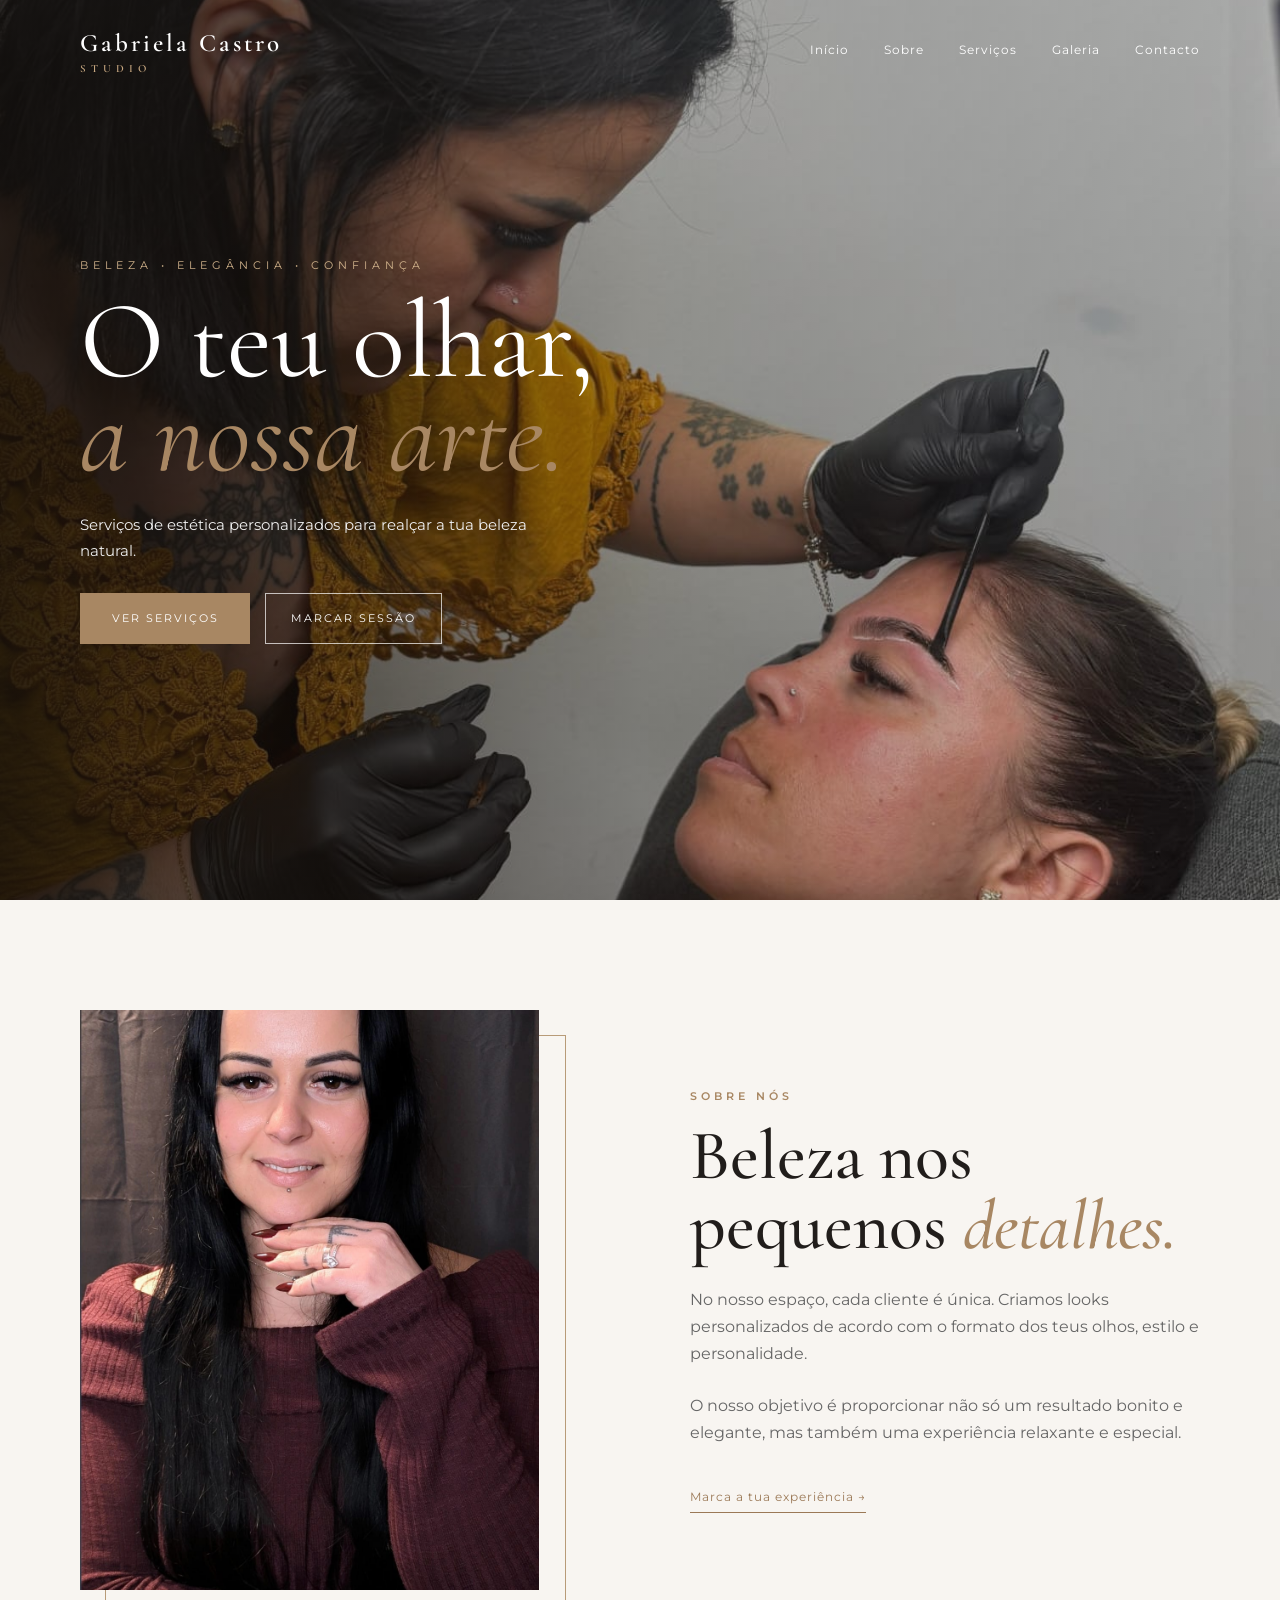
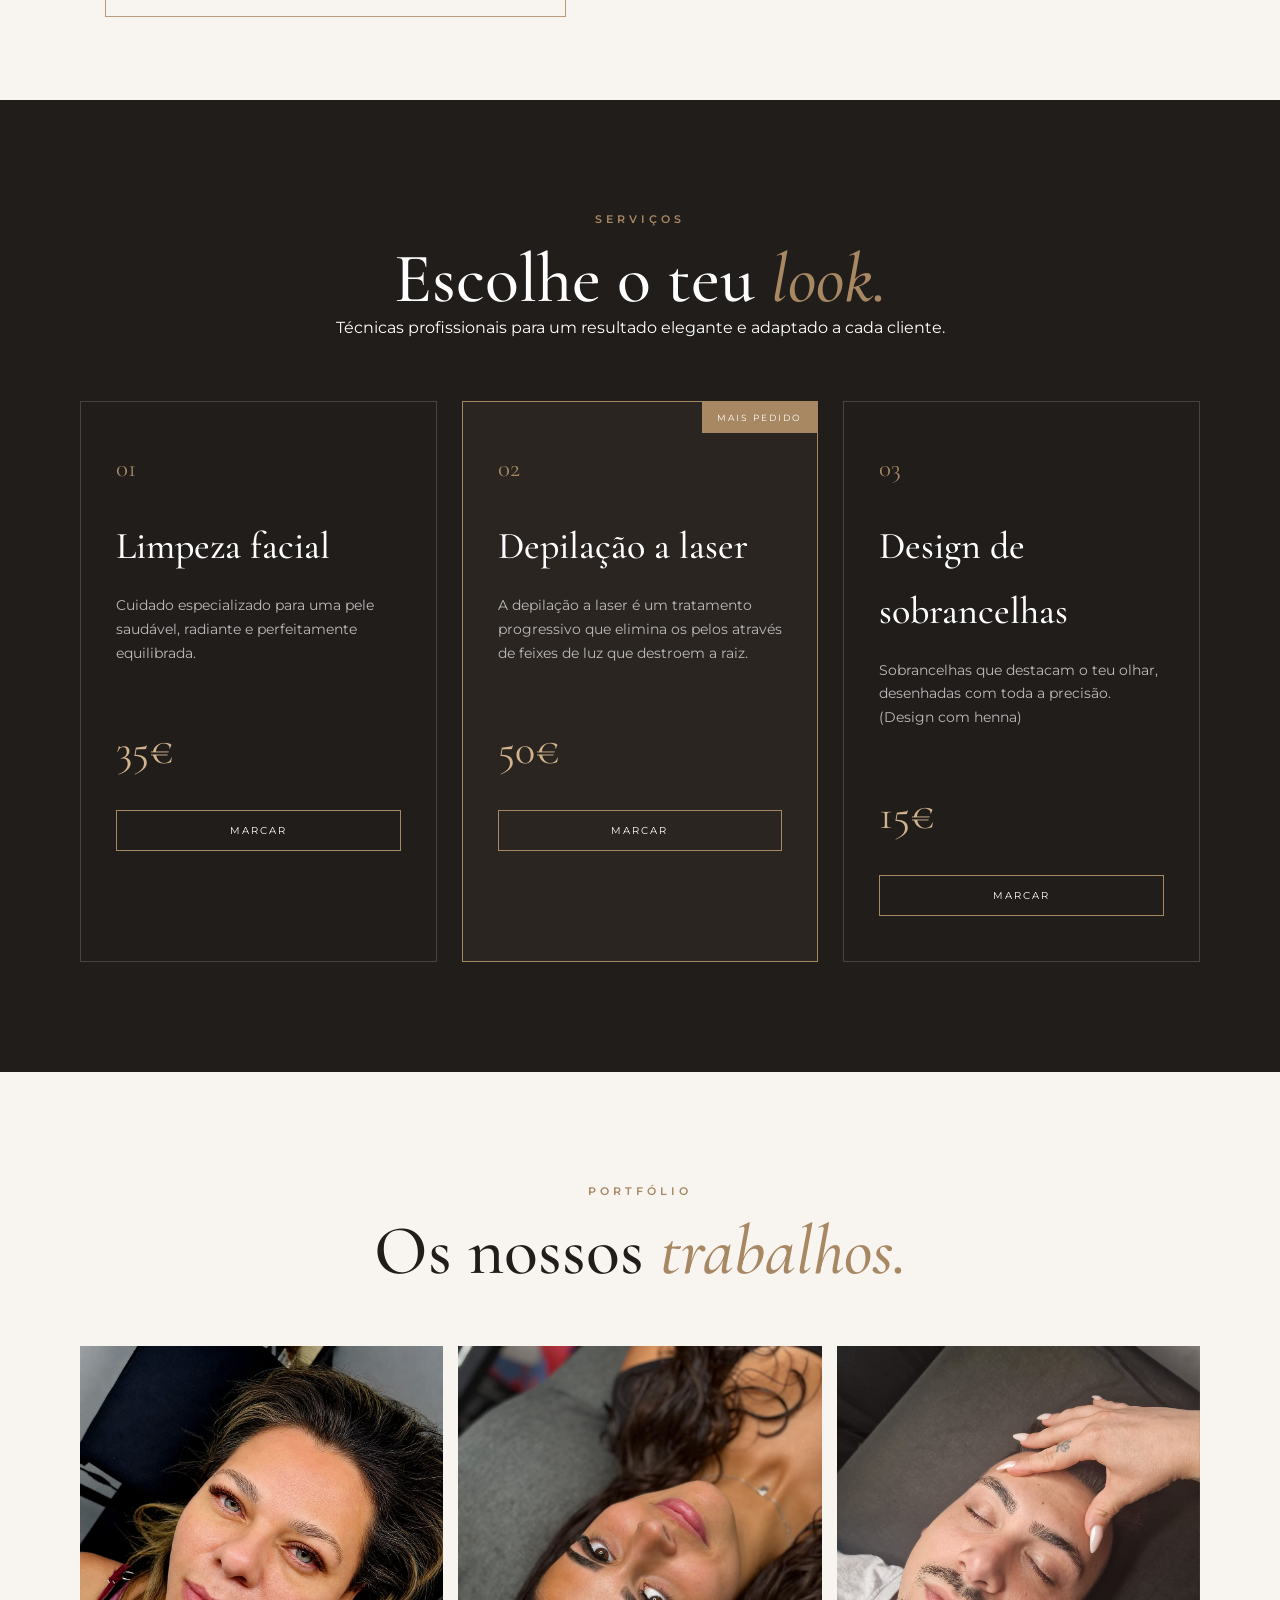
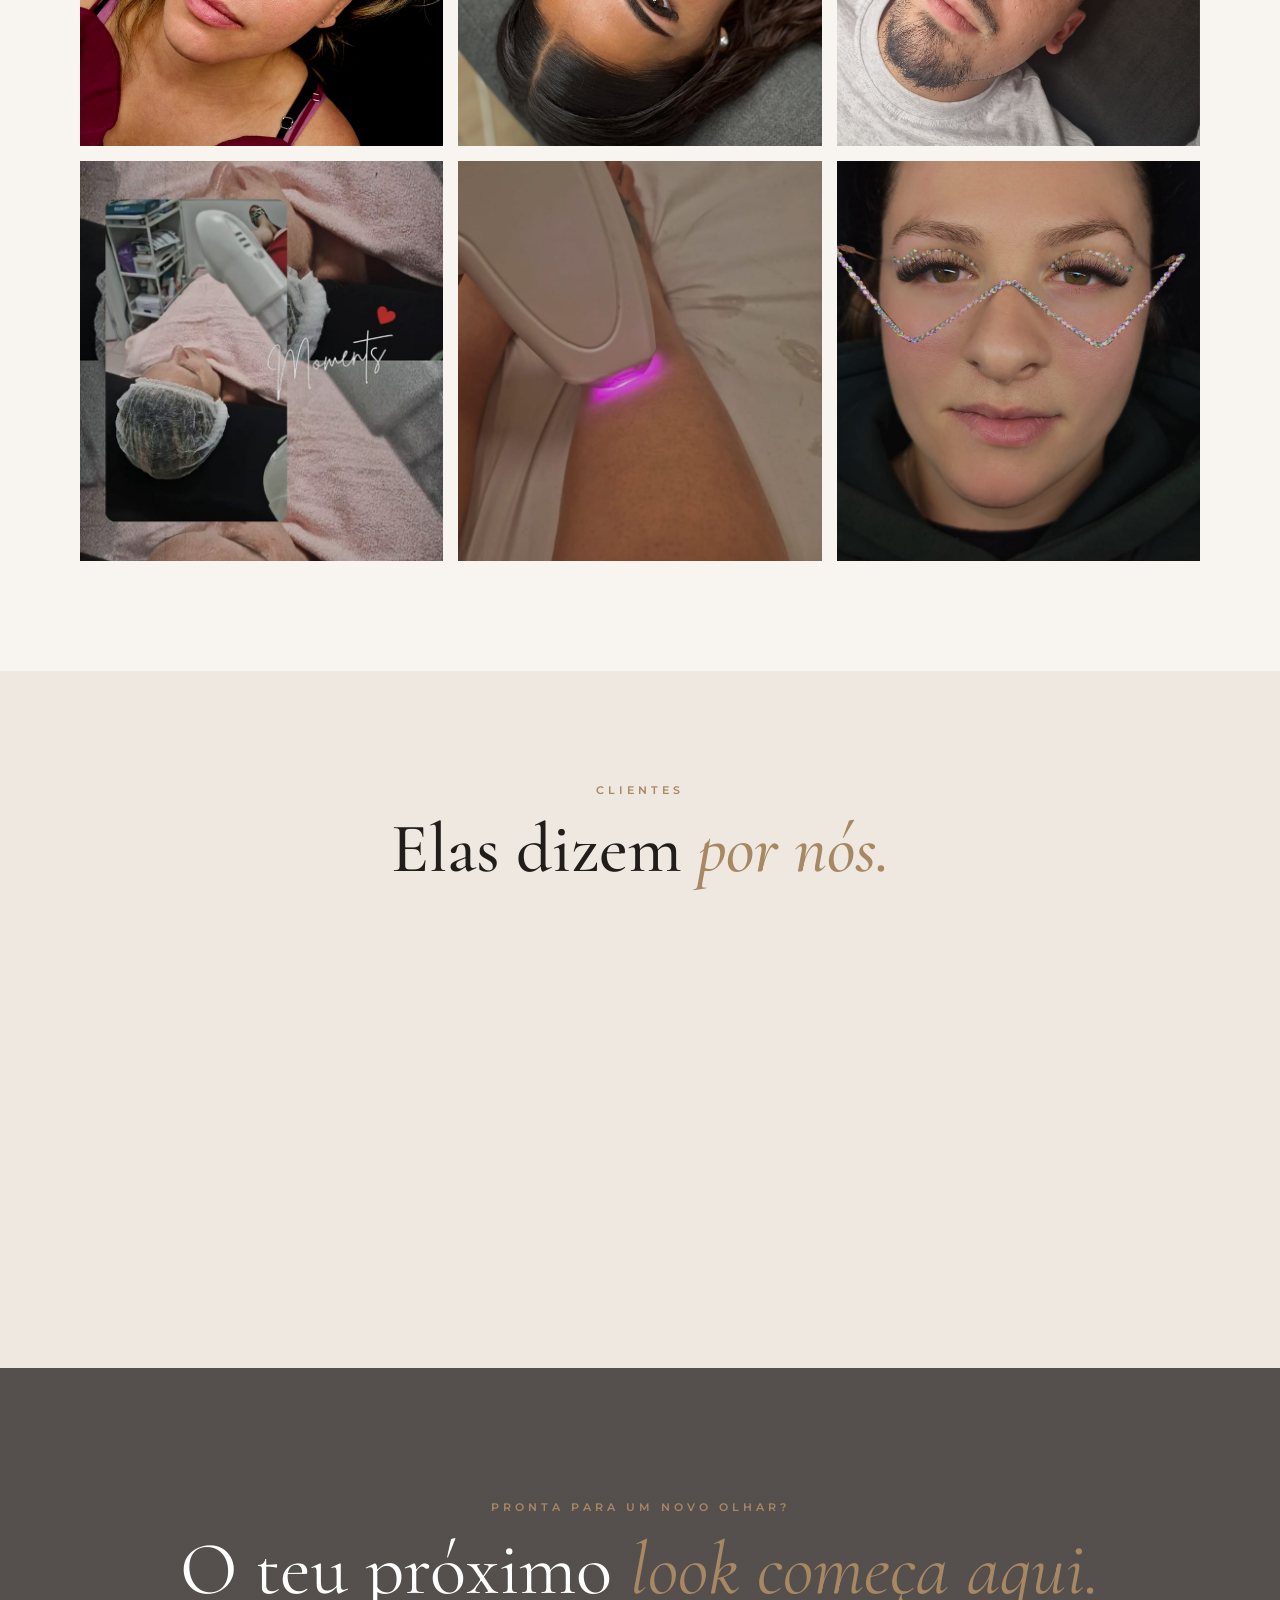
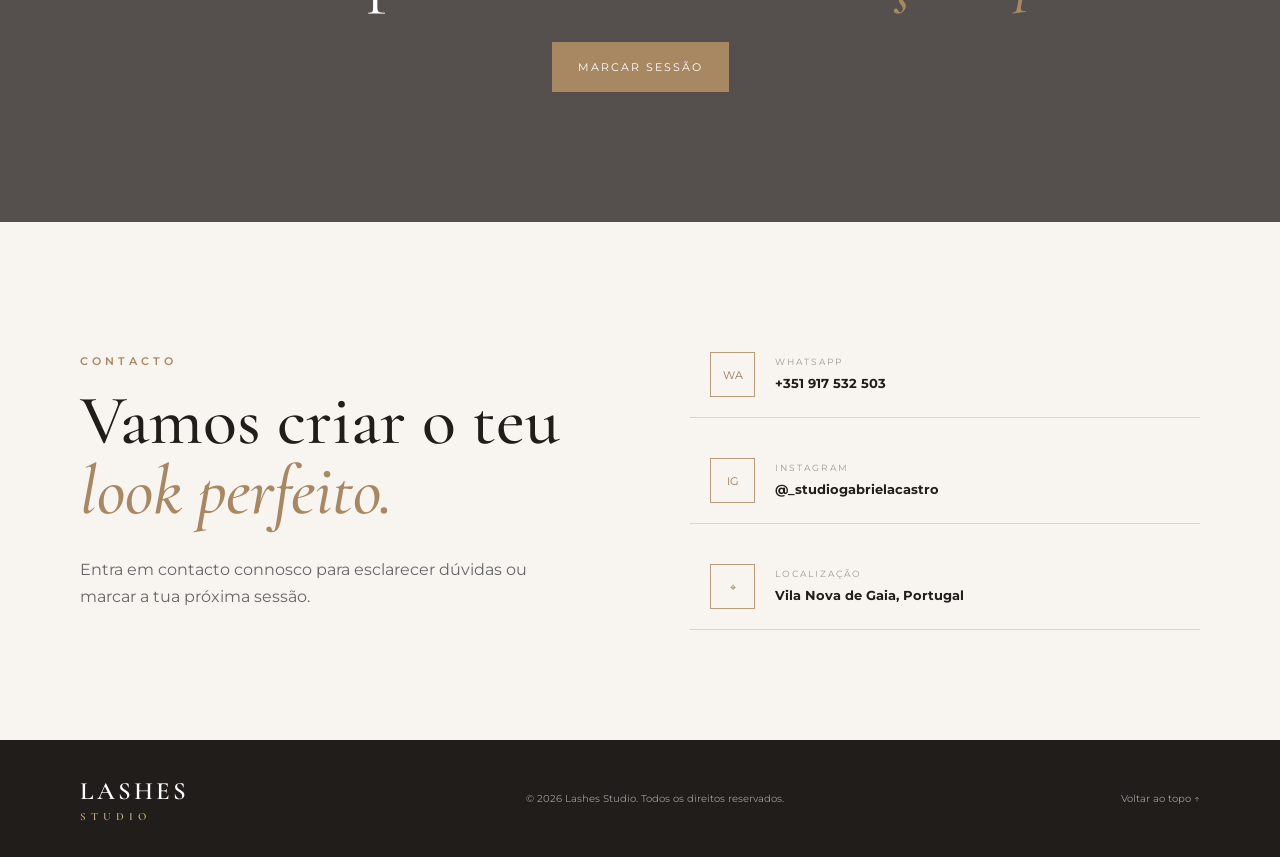
==== index.html @ 94eef468 "initial commit" ====
<!DOCTYPE html>
<html lang="pt-PT">
<head>
    <meta charset="UTF-8">
    <meta name="viewport" content="width=device-width, initial-scale=1.0">

    <title>Studio Gabriela Castro | Estúdio de estética</title>

    <meta name="description"
        content="Studio Gabriela Castro - Estúdio de estética com elegância, cuidado e resultados personalizados. Marca já a tua sessão.">

    <link rel="preconnect" href="https://fonts.googleapis.com">
    <link rel="preconnect" href="https://fonts.gstatic.com" crossorigin>

    <link href="https://fonts.googleapis.com/css2?family=Cormorant+Garamond:wght@400;500;600;700&family=Montserrat:wght@300;400;500;600&display=swap"
        rel="stylesheet">

    <link rel="stylesheet" href="style.css">
</head>

<body>

    <!-- HEADER -->
    <header class="header" id="header">
        <div class="container nav-container">

            <a href="#inicio" class="logo">
                Gabriela Castro<span>STUDIO</span>
            </a>

            <button class="menu-toggle" id="menuToggle" aria-label="Abrir menu">
                <span></span>
                <span></span>
                <span></span>
            </button>

            <nav class="nav" id="nav">
                <a href="#inicio">Início</a>
                <a href="#sobre">Sobre</a>
                <a href="#servicos">Serviços</a>
                <a href="#galeria">Galeria</a>
                <a href="#contacto">Contacto</a>
            </nav>

        </div>
    </header>

    <!-- HERO -->
    <main>

        <section class="hero" id="inicio">

            <div class="hero-overlay"></div>

            <div class="container hero-content">

                <p class="hero-small">BELEZA • ELEGÂNCIA • CONFIANÇA</p>

                <h1>
                    O teu olhar,<br>
                    <span>a nossa arte.</span>
                </h1>

                <p class="hero-text">
                    Serviços de estética personalizados para realçar
                    a tua beleza natural.
                </p>

                <div class="hero-buttons">
                    <a href="#servicos" class="btn btn-primary">
                        Ver serviços
                    </a>

                    <a href="#contacto" class="btn btn-outline">
                        Marcar sessão
                    </a>
                </div>

            </div>

        </section>

        <!-- SOBRE -->
        <section class="about section" id="sobre">

            <div class="container about-grid">

                <div class="about-image">
                    <div class="image-frame">
                        <img src="images/profile.jpg" alt="Extensão de pestanas, fios tecnológicos">
                    </div>
                </div>

                <div class="about-content">

                    <p class="section-label">SOBRE NÓS</p>

                    <h2>
                        Beleza nos pequenos
                        <span>detalhes.</span>
                    </h2>

                    <p>
                        No nosso espaço, cada cliente é única. Criamos
                        looks personalizados de acordo com o formato
                        dos teus olhos, estilo e personalidade.
                    </p>

                    <p>
                        O nosso objetivo é proporcionar não só um resultado
                        bonito e elegante, mas também uma experiência
                        relaxante e especial.
                    </p>

                    <a href="#contacto" class="text-link">
                        Marca a tua experiência →
                    </a>

                </div>

            </div>

        </section>

        <!-- SERVIÇOS -->
        <section class="services section" id="servicos">

            <div class="container">

                <div class="section-heading">
                    <p class="section-label">SERVIÇOS</p>

                    <h2>
                        Escolhe o teu
                        <span>look.</span>
                    </h2>

                    <p>
                        Técnicas profissionais para um resultado elegante
                        e adaptado a cada cliente.
                    </p>
                </div>

                <div class="services-grid">

                    <article class="service-card">

                        <div class="service-number">01</div>

                        <h3>Limpeza facial</h3>

                        <p>
                            Cuidado especializado para uma pele saudável, radiante e perfeitamente equilibrada.
                        </p>

                        <div class="price">
                            35€
                        </div>

                        <button class="service-btn"
                            onclick="openBooking('Limpeza facial')">
                            Marcar
                        </button>

                    </article>

                    <article class="service-card featured">

                        <div class="popular">
                            MAIS PEDIDO
                        </div>

                        <div class="service-number">02</div>

                        <h3>Depilação a laser</h3>

                        <p>
                            A depilação a laser é um tratamento progressivo que elimina os pelos através de feixes de luz que destroem a raiz.
                        </p>

                        <div class="price">
                            50€
                        </div>

                        <button class="service-btn"
                            onclick="openBooking('Depilação a laser')">
                            Marcar
                        </button>

                    </article>

                    <article class="service-card">

                        <div class="service-number">03</div>

                        <h3>Design de sobrancelhas</h3>

                        <p>
                            Sobrancelhas que destacam o teu olhar, desenhadas com toda a precisão.
                            (Design com henna)
                        </p>

                        <div class="price">
                            15€
                        </div>

                        <button class="service-btn"
                            onclick="openBooking('Design de sobrancelhas')">
                            Marcar
                        </button>

                    </article>

                </div>

            </div>

        </section>

        <!-- GALERIA -->
        <section class="gallery section" id="galeria">

            <div class="container">

                <div class="section-heading">
                    <p class="section-label">PORTFÓLIO</p>

                    <h2>
                        Os nossos
                        <span>trabalhos.</span>
                    </h2>
                </div>

                <div class="gallery-grid">

                    <div class="gallery-item">
                        <img src="images/lash1.jpg" alt="Trabalho de lashes">
                    </div>

                    <div class="gallery-item">
                        <img src="images/lash2.jpg" alt="Extensão de pestanas">
                    </div>

                    <div class="gallery-item">
                        <img src="images/Sobrancelhas.jpg" alt="Volume de pestanas">
                    </div>

                    <div class="gallery-item">
                        <img src="images/Limpeza facial.jpg" alt="Lashes profissionais">
                    </div>

                    <div class="gallery-item">
                        <img src="images/Laser.jpg" alt="Resultado de lashes">
                    </div>

                    <div class="gallery-item">
                        <img src="images/Lash4.jpg" alt="Pestanas perfeitas">
                    </div>

                </div>

            </div>

        </section>

        <!-- TESTEMUNHOS -->
        <section class="testimonials section">

            <div class="container">

                <div class="section-heading">
                    <p class="section-label">CLIENTES</p>

                    <h2>
                        Elas dizem
                        <span>por nós.</span>
                    </h2>
                </div>

                <div class="testimonial-grid">

                    <article class="testimonial">
                        <div class="stars">★★★★★</div>

                        <p>
                            “Sem dúvida a melhor das melhores, nasceste para isto. Já fiz laser e logo na primeira sessão notei diferença ”
                        </p>

                        <strong>— Carla @instagram</strong>
                    </article>

                    <article class="testimonial">
                        <div class="stars">★★★★★</div>

                        <p>
                            “Amei minhas sobrancelhas! Feitas com cuidado e dedicação”
                        </p>

                        <strong>— Mikaela @instagram</strong>
                    </article>

                    <article class="testimonial">
                        <div class="stars">★★★★★</div>

                        <p>
                            “Simplesmente única, para além de ser muito boa no que faz, o profissionalismo, o atendimento, é perfeitooo”
                        </p>

                        <strong>— Tatiana @instagram</strong>
                    </article>

                </div>

            </div>

        </section>

        <!-- CTA -->
        <section class="cta">

            <div class="container cta-content">

                <p class="section-label">PRONTA PARA UM NOVO OLHAR?</p>

                <h2>
                    O teu próximo
                    <span>look começa aqui.</span>
                </h2>

                <a href="#" class="btn btn-primary"
                    onclick="openBooking('Marcação geral')">
                    Marcar sessão
                </a>

            </div>

        </section>

        <!-- CONTACTO -->
        <section class="contact section" id="contacto">

            <div class="container contact-grid">

                <div>

                    <p class="section-label">CONTACTO</p>

                    <h2>
                        Vamos criar o teu
                        <span>look perfeito.</span>
                    </h2>

                    <p class="contact-description">
                        Entra em contacto connosco para esclarecer
                        dúvidas ou marcar a tua próxima sessão.
                    </p>

                </div>

                <div class="contact-info">

                    <a href="https://wa.me/351917532503"
                        class="contact-item"
                        target="_blank">

                        <div class="contact-icon">WA</div>

                        <div>
                            <small>WHATSAPP</small>
                            <strong>+351 917 532 503</strong>
                        </div>

                    </a>

                    <a href="https://instagram.com/_studiogabrielacastro"
                        class="contact-item"
                        target="_blank">

                        <div class="contact-icon">IG</div>

                        <div>
                            <small>INSTAGRAM</small>
                            <strong>@_studiogabrielacastro</strong>
                        </div>

                    </a>

                    <div class="contact-item">

                        <div class="contact-icon">⌖</div>

                        <div>
                            <small>LOCALIZAÇÃO</small>
                            <strong>Vila Nova de Gaia, Portugal</strong>
                        </div>

                    </div>

                </div>

            </div>

        </section>

    </main>

    <!-- FOOTER -->
    <footer>

        <div class="container footer-content">

            <div class="logo">
                LASHES<span>STUDIO</span>
            </div>

            <p>
                © 2026 Lashes Studio. Todos os direitos reservados.
            </p>

            <a href="#inicio">
                Voltar ao topo ↑
            </a>

        </div>

    </footer>

    <!-- MODAL DE MARCAÇÃO -->
    <div class="modal" id="bookingModal">

        <div class="modal-content">

            <button class="modal-close" onclick="closeBooking()">
                ×
            </button>

            <p class="section-label">MARCAÇÃO</p>

            <h2>
                Marca a tua
                <span>sessão.</span>
            </h2>

            <p id="selectedService">
                Escolhe o teu serviço.
            </p>

            <form id="bookingForm">

                <input
                    type="text"
                    id="clientName"
                    placeholder="O teu nome"
                    required
                >

                <input
                    type="tel"
                    id="clientPhone"
                    placeholder="O teu número"
                    required
                >

                <input
                    type="date"
                    id="bookingDate"
                    required
                >

                <textarea
                    id="clientMessage"
                    placeholder="Mensagem (opcional)"
                    rows="4">
                </textarea>

                <button type="submit" class="btn btn-primary">
                    Enviar pelo WhatsApp
                </button>

            </form>

        </div>

    </div>

    <script src="script.js"></script>

</body>
</html>
---- style.css ----
/* =========================
   RESET
========================= */

* {
    margin: 0;
    padding: 0;
    box-sizing: border-box;
}

html {
    scroll-behavior: smooth;
}

body {
    font-family: "Montserrat", sans-serif;
    background: #f8f5f1;
    color: #211d1b;
    line-height: 1.7;
}

img {
    width: 100%;
    display: block;
}

a {
    color: inherit;
    text-decoration: none;
}

button,
input,
textarea {
    font-family: inherit;
}

/* =========================
   GLOBAL
========================= */

.container {
    width: min(1120px, 90%);
    margin: auto;
}

.section {
    padding: 110px 0;
}

.section-label {
    color: #a88763;
    font-size: 11px;
    font-weight: 600;
    letter-spacing: 4px;
    margin-bottom: 15px;
}

.section-heading {
    max-width: 650px;
    margin: 0 auto 60px;
    text-align: center;
}

.section-heading h2,
.about-content h2,
.contact h2 {
    font-family: "Cormorant Garamond", serif;
    font-size: clamp(42px, 6vw, 70px);
    font-weight: 500;
    line-height: 1;
}

h2 span,
h1 span {
    color: #a88763;
    font-style: italic;
}

/* =========================
   HEADER
========================= */

.header {
    position: fixed;
    width: 100%;
    top: 0;
    left: 0;
    z-index: 1000;
    padding: 22px 0;
    transition: 0.3s;
}

.header.scrolled {
    background: rgba(30, 27, 25, 0.96);
    padding: 14px 0;
    box-shadow: 0 5px 25px rgba(0,0,0,0.15);
}

.nav-container {
    display: flex;
    align-items: center;
    justify-content: space-between;
}

.logo {
    font-family: "Cormorant Garamond", serif;
    font-size: 25px;
    font-weight: 600;
    letter-spacing: 3px;
    color: white;
}

.logo span {
    font-size: 11px;
    display: block;
    letter-spacing: 5px;
    color: #c9a982;
    margin-top: -5px;
}

.nav {
    display: flex;
    gap: 35px;
}

.nav a {
    color: white;
    font-size: 12px;
    letter-spacing: 1px;
    transition: 0.3s;
}

.nav a:hover {
    color: #c9a982;
}

.menu-toggle {
    display: none;
    border: none;
    background: transparent;
    cursor: pointer;
}

.menu-toggle span {
    width: 27px;
    height: 2px;
    background: white;
    display: block;
    margin: 6px 0;
}

/* =========================
   HERO
========================= */

.hero {
    height: 100vh;
    min-height: 650px;
    position: relative;
    display: flex;
    align-items: center;

    background:
        url("images/hero.jpg")
        center/cover no-repeat;
}

.hero-overlay {
    position: absolute;
    inset: 0;
    background: linear-gradient(
        90deg,
        rgba(15, 12, 10, 0.88),
        rgba(15, 12, 10, 0.35),
        rgba(15, 12, 10, 0.15)
    );
}

.hero-content {
    position: relative;
    z-index: 2;
    color: white;
}

.hero-small {
    font-size: 11px;
    letter-spacing: 5px;
    color: #d1b38c;
    margin-bottom: 20px;
}

.hero h1 {
    font-family: "Cormorant Garamond", serif;
    font-size: clamp(65px, 9vw, 110px);
    font-weight: 400;
    line-height: 0.85;
    max-width: 750px;
}

.hero-text {
    max-width: 500px;
    margin: 30px 0;
    font-size: 15px;
    color: #eee;
}

.hero-buttons {
    display: flex;
    gap: 15px;
}

/* =========================
   BUTTONS
========================= */

.btn {
    display: inline-flex;
    justify-content: center;
    align-items: center;
    min-width: 170px;
    padding: 15px 25px;
    border: 1px solid #a88763;
    font-size: 11px;
    letter-spacing: 2px;
    text-transform: uppercase;
    transition: 0.3s;
    cursor: pointer;
}

.btn-primary {
    background: #a88763;
    color: white;
}

.btn-primary:hover {
    background: #8d6d4d;
    border-color: #8d6d4d;
    transform: translateY(-3px);
}

.btn-outline {
    color: white;
    border-color: rgba(255,255,255,0.7);
}

.btn-outline:hover {
    background: white;
    color: #211d1b;
}

/* =========================
   ABOUT
========================= */

.about {
    background: #f8f5f1;
}

.about-grid {
    display: grid;
    grid-template-columns: 1fr 1fr;
    gap: 100px;
    align-items: center;
}

.about-image {
    position: relative;
}

.image-frame {
    position: relative;
    width: 90%;
}

.image-frame::after {
    content: "";
    position: absolute;
    width: 100%;
    height: 100%;
    border: 1px solid #b89b78;
    top: 25px;
    left: 25px;
    z-index: 0;
}

.image-frame img {
    position: relative;
    z-index: 1;
    height: 580px;
    object-fit: cover;
}

.about-content p:not(.section-label) {
    margin: 25px 0;
    color: #666;
}

.text-link {
    display: inline-block;
    margin-top: 15px;
    color: #9b7957;
    font-size: 12px;
    letter-spacing: 1px;
    border-bottom: 1px solid #9b7957;
    padding-bottom: 5px;
}

/* =========================
   SERVICES
========================= */

.services {
    background: #211d1b;
    color: white;
}

.services-grid {
    display: grid;
    grid-template-columns: repeat(3, 1fr);
    gap: 25px;
}

.service-card {
    position: relative;
    padding: 45px 35px;
    border: 1px solid #4a423d;
    transition: 0.4s;
}

.service-card:hover {
    transform: translateY(-10px);
    border-color: #a88763;
}

.service-card.featured {
    background: #2a2521;
    border-color: #a88763;
}

.popular {
    position: absolute;
    top: 0;
    right: 0;
    background: #a88763;
    color: white;
    padding: 8px 15px;
    font-size: 9px;
    letter-spacing: 2px;
}

.service-number {
    color: #a88763;
    font-family: "Cormorant Garamond", serif;
    font-size: 25px;
}

.service-card h3 {
    font-family: "Cormorant Garamond", serif;
    font-size: 38px;
    font-weight: 500;
    margin: 25px 0 15px;
}

.service-card p {
    color: #bbb;
    font-size: 14px;
    min-height: 95px;
}

.price {
    font-family: "Cormorant Garamond", serif;
    font-size: 42px;
    color: #d1b38c;
    margin: 25px 0;
}

.service-btn {
    width: 100%;
    padding: 13px;
    background: transparent;
    border: 1px solid #a88763;
    color: white;
    cursor: pointer;
    letter-spacing: 2px;
    font-size: 10px;
    text-transform: uppercase;
    transition: 0.3s;
}

.service-btn:hover {
    background: #a88763;
}

/* =========================
   GALLERY
========================= */

.gallery-grid {
    display: grid;
    grid-template-columns: repeat(3, 1fr);
    gap: 15px;
}

.gallery-item {
    overflow: hidden;
    height: 400px;
}

.gallery-item img {
    height: 100%;
    object-fit: cover;
    transition: 0.6s;
}

.gallery-item:hover img {
    transform: scale(1.08);
}

/* =========================
   TESTIMONIALS
========================= */

.testimonials {
    background: #eee8e1;
}

.testimonial-grid {
    display: grid;
    grid-template-columns: repeat(3, 1fr);
    gap: 25px;
}

.testimonial {
    background: #f8f5f1;
    padding: 40px;
    text-align: center;
}

.stars {
    color: #a88763;
    letter-spacing: 4px;
    margin-bottom: 20px;
}

.testimonial p {
    font-family: "Cormorant Garamond", serif;
    font-size: 24px;
    line-height: 1.4;
    margin-bottom: 25px;
}

.testimonial strong {
    font-size: 11px;
    letter-spacing: 2px;
}

/* =========================
   CTA
========================= */

.cta {
    background:
        linear-gradient(rgba(30,25,22,.75), rgba(30,25,22,.75)),
        url("images/lash2.jpg")
        center/cover fixed;

    padding: 130px 0;
    text-align: center;
    color: white;
}

.cta h2 {
    font-family: "Cormorant Garamond", serif;
    font-size: clamp(45px, 7vw, 75px);
    font-weight: 400;
    line-height: 1;
    margin-bottom: 35px;
}

/* =========================
   CONTACT
========================= */

.contact {
    background: #f8f5f1;
}

.contact-grid {
    display: grid;
    grid-template-columns: 1fr 1fr;
    gap: 100px;
    align-items: center;
}

.contact-description {
    color: #666;
    max-width: 500px;
    margin-top: 30px;
}

.contact-info {
    display: flex;
    flex-direction: column;
    gap: 20px;
}

.contact-item {
    display: flex;
    align-items: center;
    gap: 20px;
    padding: 20px;
    border-bottom: 1px solid #ddd3c9;
}

.contact-icon {
    width: 45px;
    height: 45px;
    border: 1px solid #b89b78;
    display: grid;
    place-items: center;
    color: #9b7957;
    font-size: 11px;
}

.contact-item small {
    display: block;
    font-size: 9px;
    letter-spacing: 2px;
    color: #999;
}

.contact-item strong {
    font-size: 13px;
}

/* =========================
   FOOTER
========================= */

footer {
    background: #211d1b;
    color: white;
    padding: 30px 0;
}

.footer-content {
    display: flex;
    align-items: center;
    justify-content: space-between;
}

.footer-content p,
.footer-content a {
    color: #999;
    font-size: 10px;
}

/* =========================
   MODAL
========================= */

.modal {
    position: fixed;
    inset: 0;
    background: rgba(0,0,0,.75);
    display: flex;
    align-items: center;
    justify-content: center;
    padding: 20px;
    opacity: 0;
    visibility: hidden;
    transition: .3s;
    z-index: 2000;
}

.modal.active {
    opacity: 1;
    visibility: visible;
}

.modal-content {
    position: relative;
    background: #f8f5f1;
    width: min(500px, 100%);
    padding: 45px;
    transform: translateY(30px);
    transition: .3s;
}

.modal.active .modal-content {
    transform: translateY(0);
}

.modal-content h2 {
    font-family: "Cormorant Garamond", serif;
    font-size: 45px;
    font-weight: 500;
    line-height: 1;
}

.modal-content > p:not(.section-label) {
    margin: 15px 0 25px;
    color: #777;
}

.modal-close {
    position: absolute;
    right: 20px;
    top: 15px;
    background: transparent;
    border: none;
    font-size: 30px;
    cursor: pointer;
}

#bookingForm {
    display: flex;
    flex-direction: column;
    gap: 12px;
}

#bookingForm input,
#bookingForm textarea {
    width: 100%;
    padding: 14px;
    border: 1px solid #ddd0c4;
    background: white;
    outline: none;
    resize: vertical;
}

#bookingForm input:focus,
#bookingForm textarea:focus {
    border-color: #a88763;
}

/* =========================
   ANIMATIONS
========================= */

.reveal {
    opacity: 0;
    transform: translateY(35px);
    transition: 0.8s ease;
}

.reveal.visible {
    opacity: 1;
    transform: translateY(0);
}

/* =========================
   MOBILE
========================= */

@media (max-width: 800px) {

    .section {
        padding: 80px 0;
    }

    .menu-toggle {
        display: block;
    }

    .nav {
        position: absolute;
        top: 100%;
        left: 0;
        width: 100%;
        background: #211d1b;
        flex-direction: column;
        align-items: center;
        gap: 0;
        max-height: 0;
        overflow: hidden;
        transition: 0.4s;
    }

    .nav.active {
        max-height: 400px;
        padding: 15px 0;
    }

    .nav a {
        width: 100%;
        text-align: center;
        padding: 15px;
    }

    .hero {
        min-height: 700px;
    }

    .hero h1 {
        font-size: 70px;
    }

    .hero-buttons {
        flex-direction: column;
        width: 100%;
    }

    .btn {
        width: 100%;
    }

    .about-grid,
    .contact-grid {
        grid-template-columns: 1fr;
        gap: 60px;
    }

    .image-frame {
        width: 90%;
        margin: auto;
    }

    .image-frame img {
        height: 450px;
    }

    .services-grid,
    .testimonial-grid {
        grid-template-columns: 1fr;
    }

    .gallery-grid {
        grid-template-columns: repeat(2, 1fr);
    }

    .gallery-item {
        height: 250px;
    }

    .footer-content {
        flex-direction: column;
        gap: 20px;
        text-align: center;
    }

    .modal-content {
        padding: 35px 25px;
    }
}

@media (max-width: 450px) {

    .gallery-grid {
        grid-template-columns: 1fr;
    }

    .gallery-item {
        height: 350px;
    }

    .hero h1 {
        font-size: 58px;
    }
}
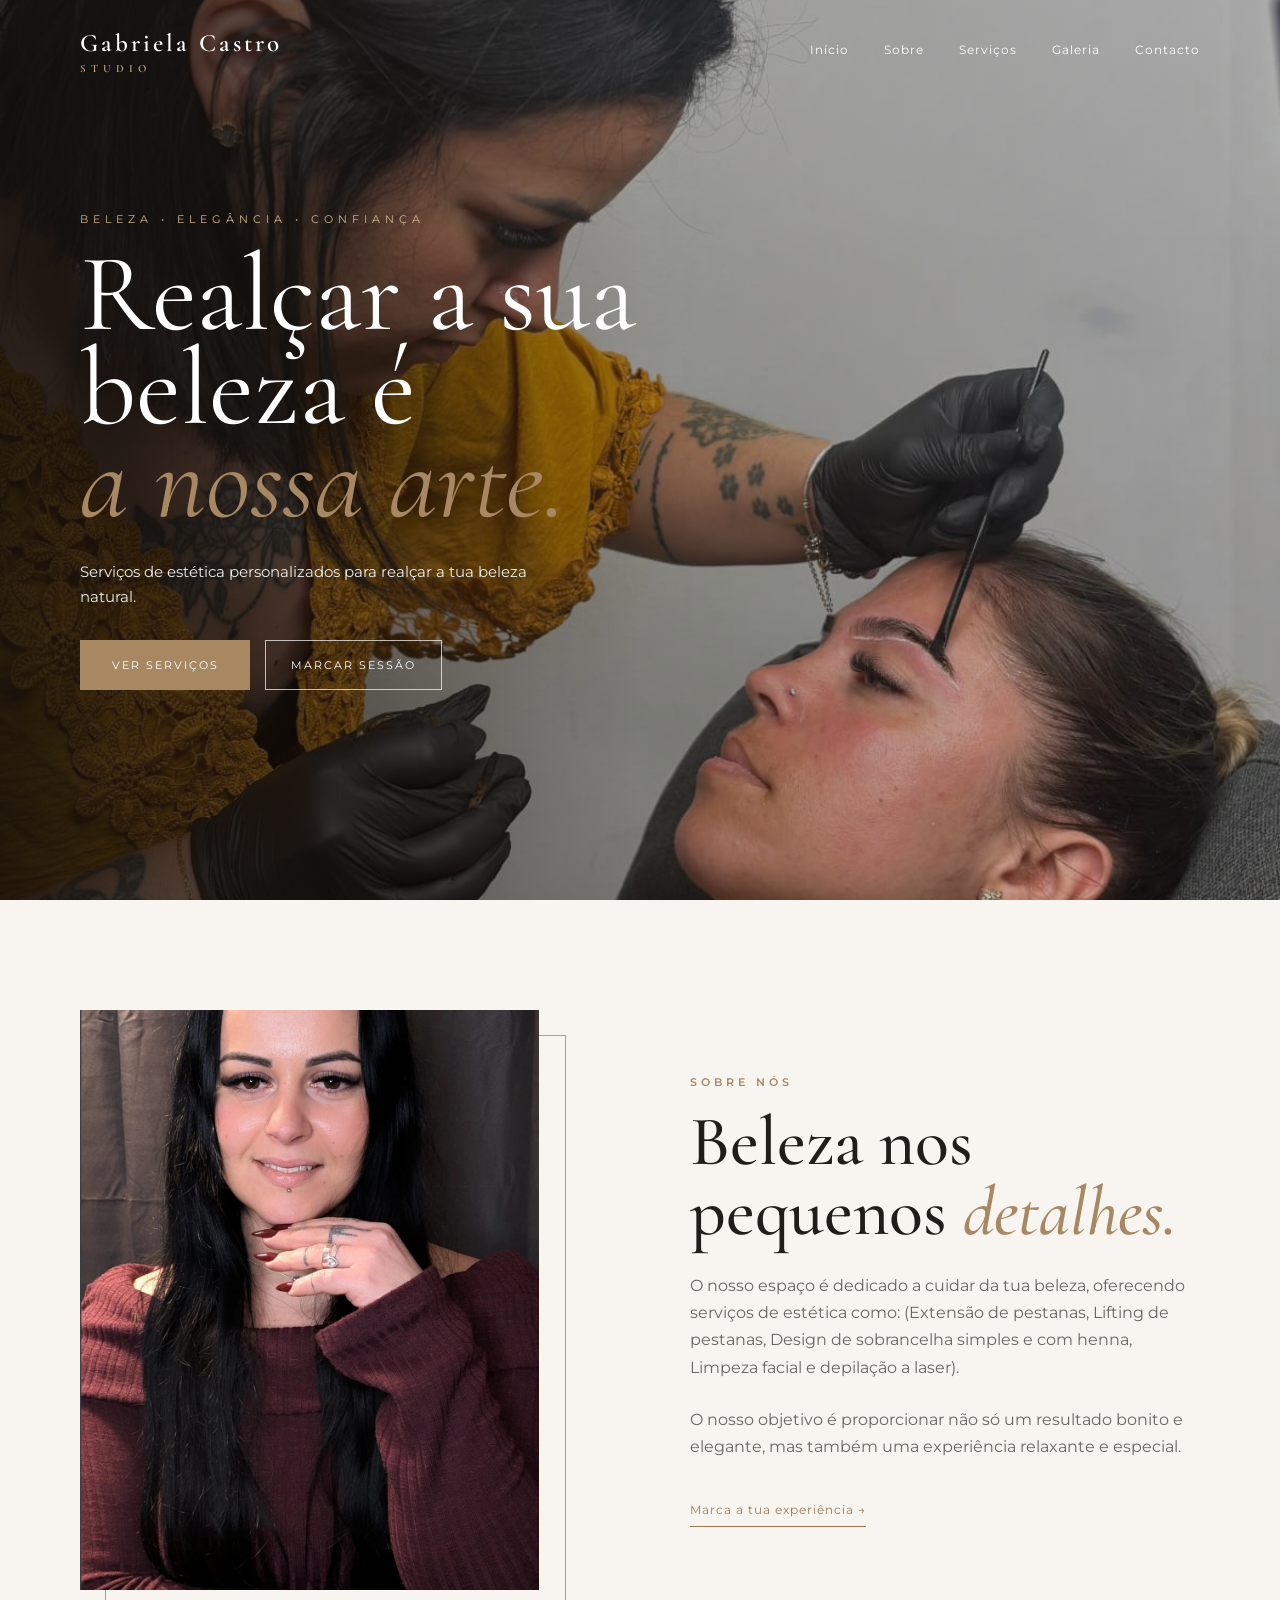
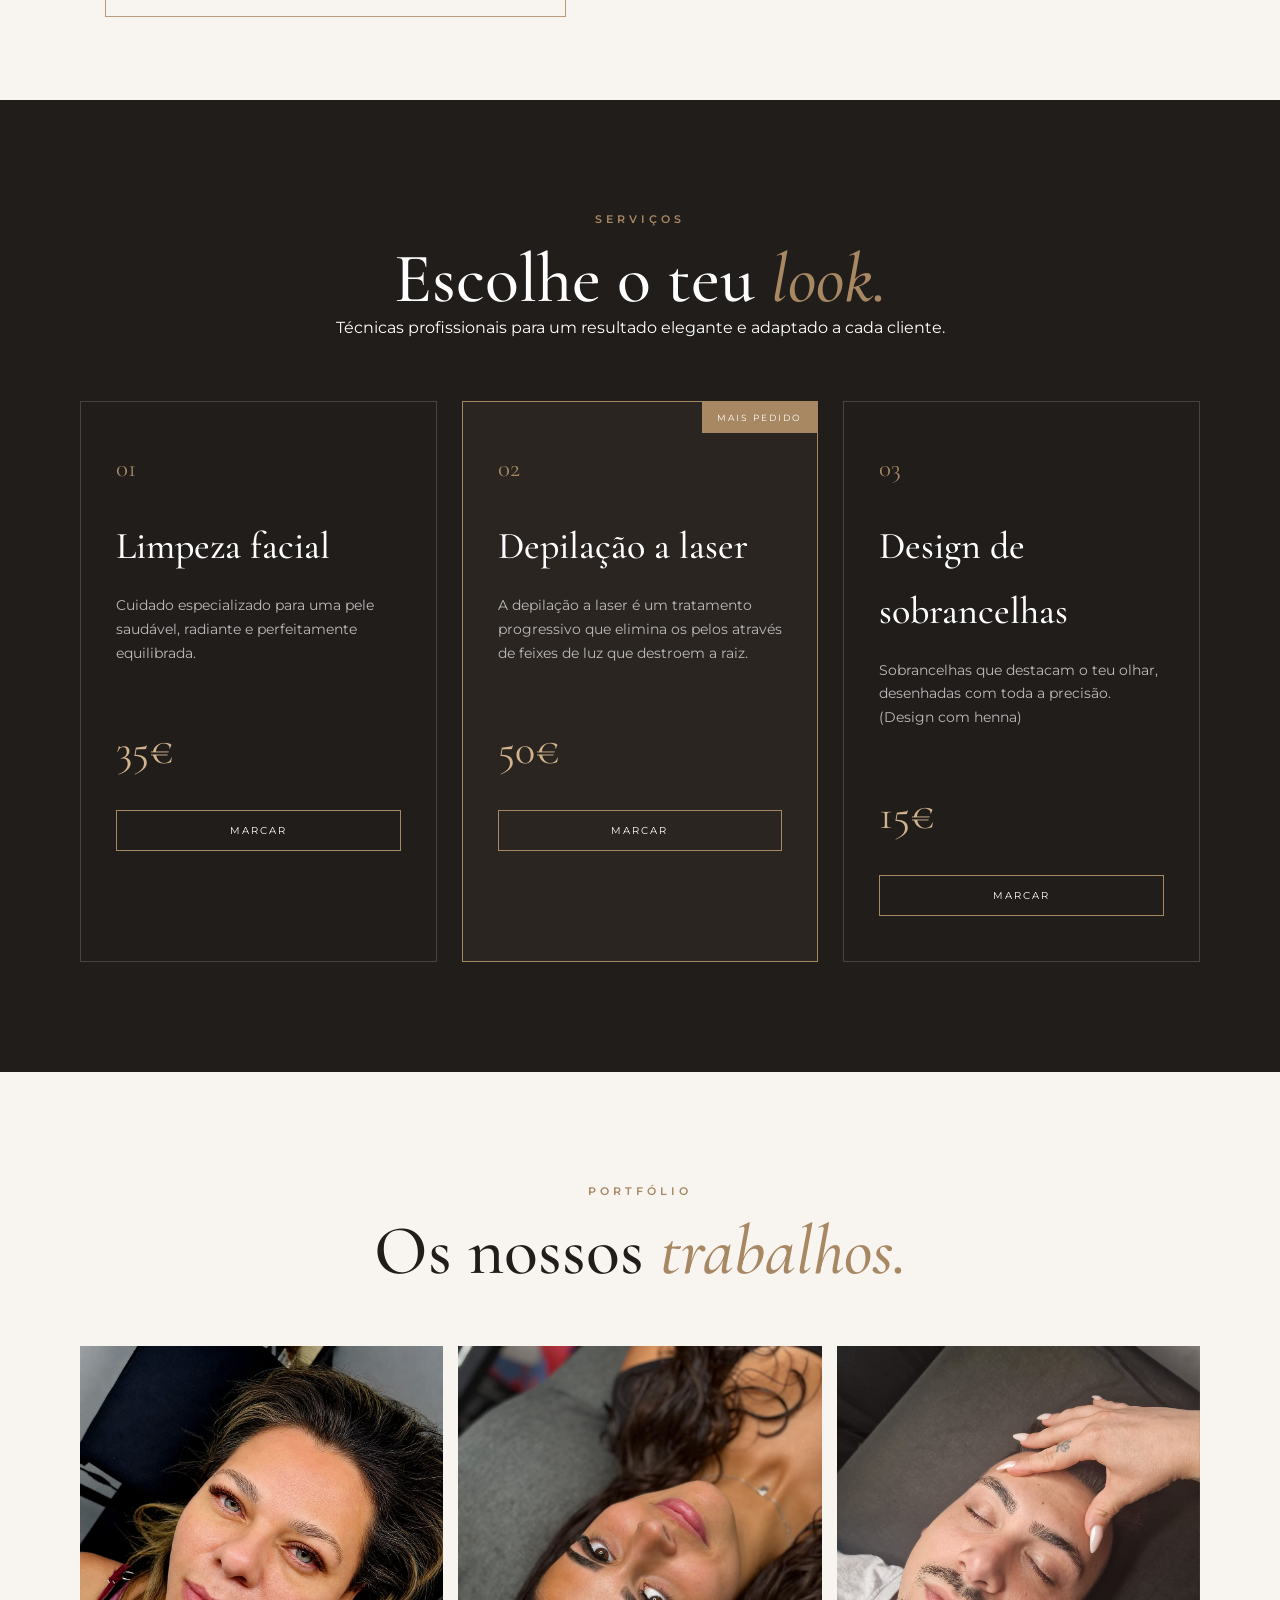
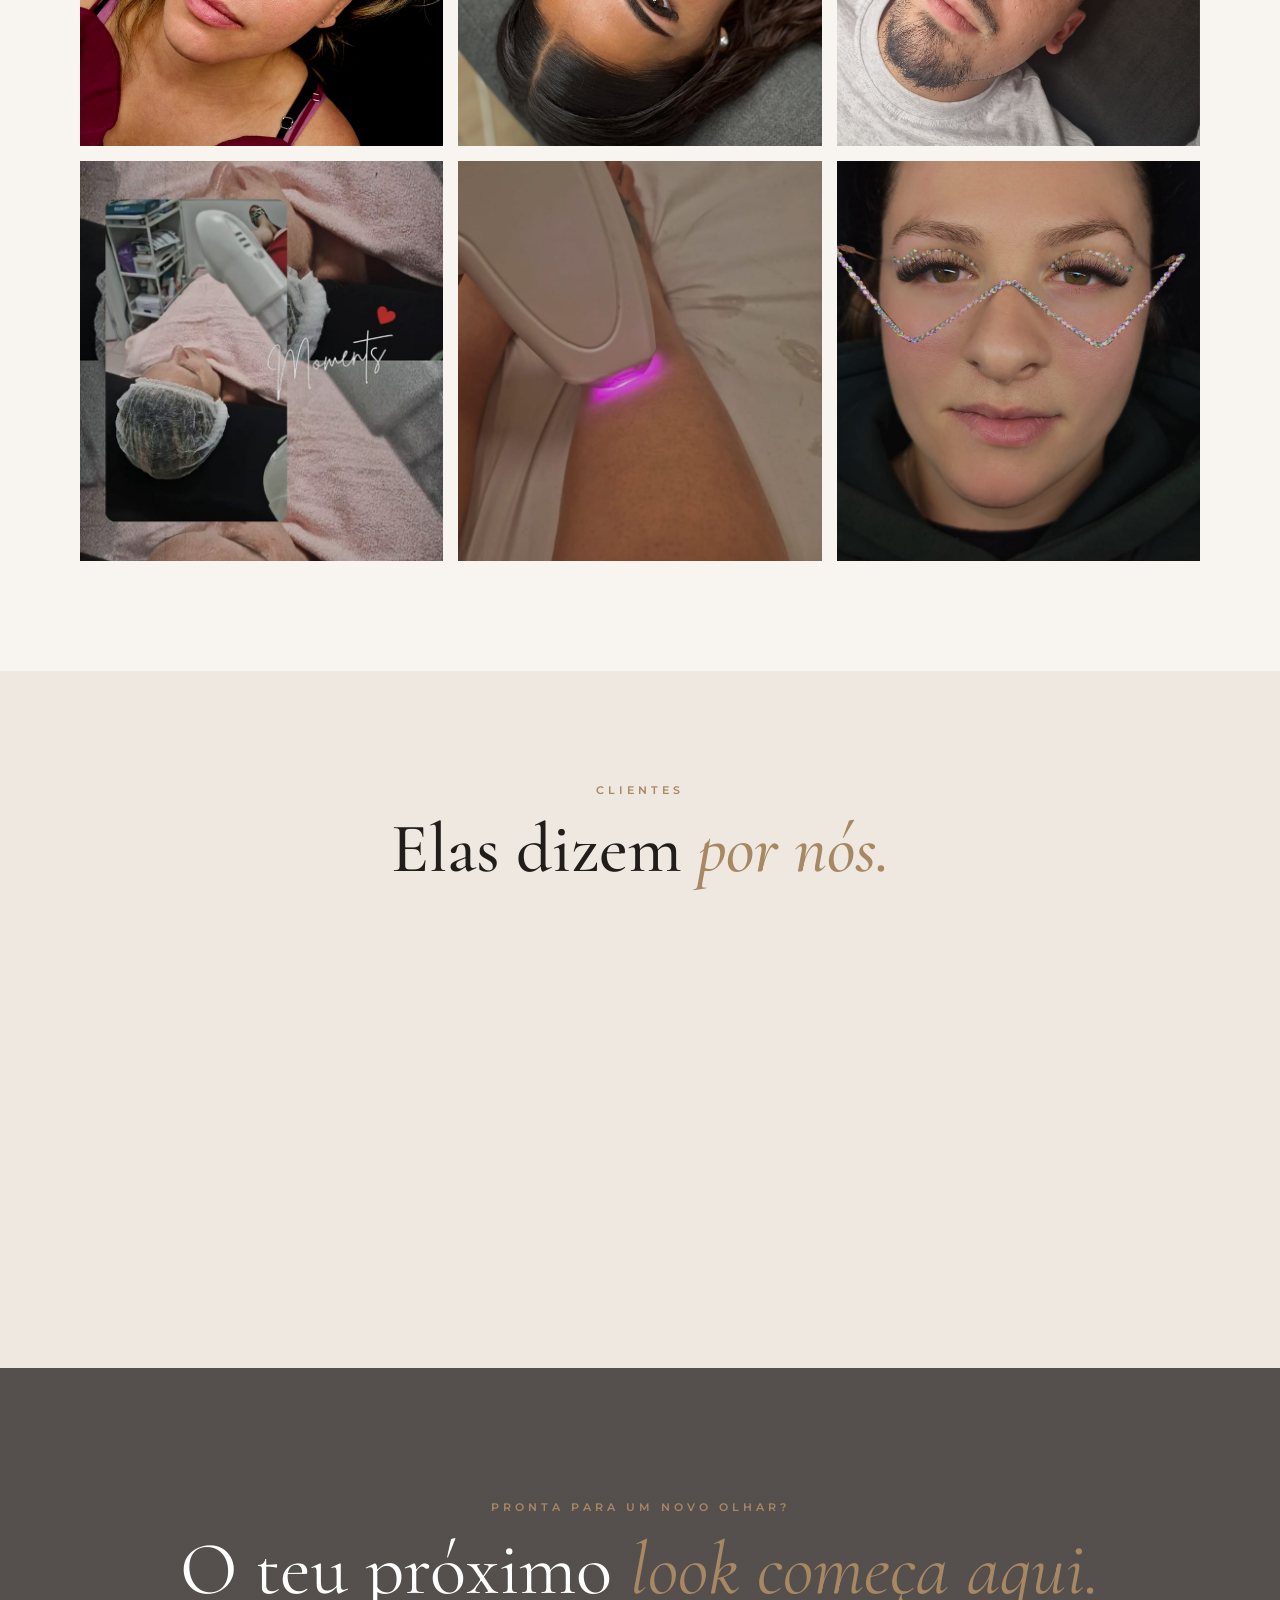
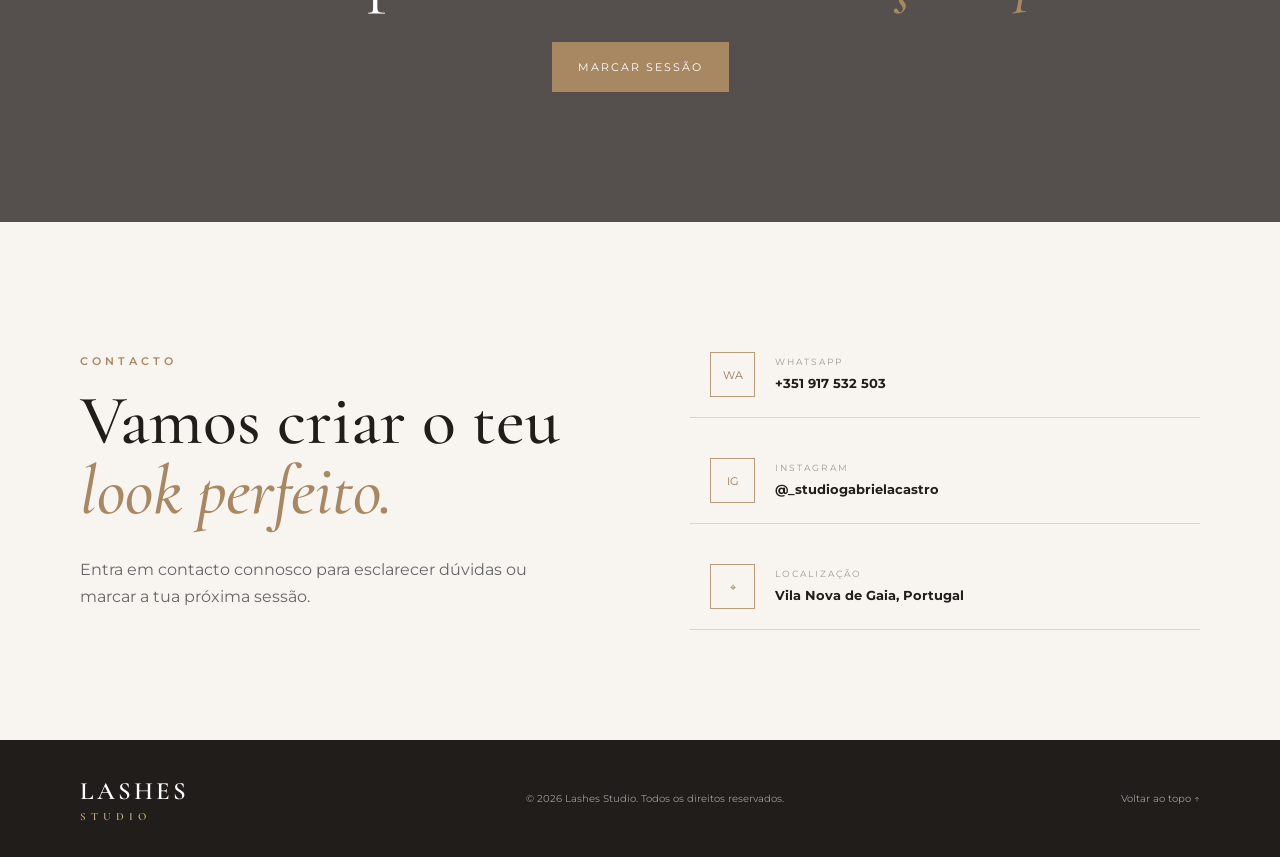
==== commit d390467d: "update" ====
--- a/index.html
+++ b/index.html
@@ -57,7 +57,7 @@
                 <p class="hero-small">BELEZA • ELEGÂNCIA • CONFIANÇA</p>
 
                 <h1>
-                    O teu olhar,<br>
+                    Realçar a sua beleza é<br>
                     <span>a nossa arte.</span>
                 </h1>
 
@@ -101,9 +101,10 @@
                     </h2>
 
                     <p>
-                        No nosso espaço, cada cliente é única. Criamos
-                        looks personalizados de acordo com o formato
-                        dos teus olhos, estilo e personalidade.
+                        O nosso espaço é dedicado a cuidar da tua beleza, 
+                        oferecendo serviços de estética como: 
+                        (Extensão de pestanas, Lifting de pestanas,
+                        Design de sobrancelha simples e com henna, Limpeza facial e depilação a laser).
                     </p>
 
                     <p>
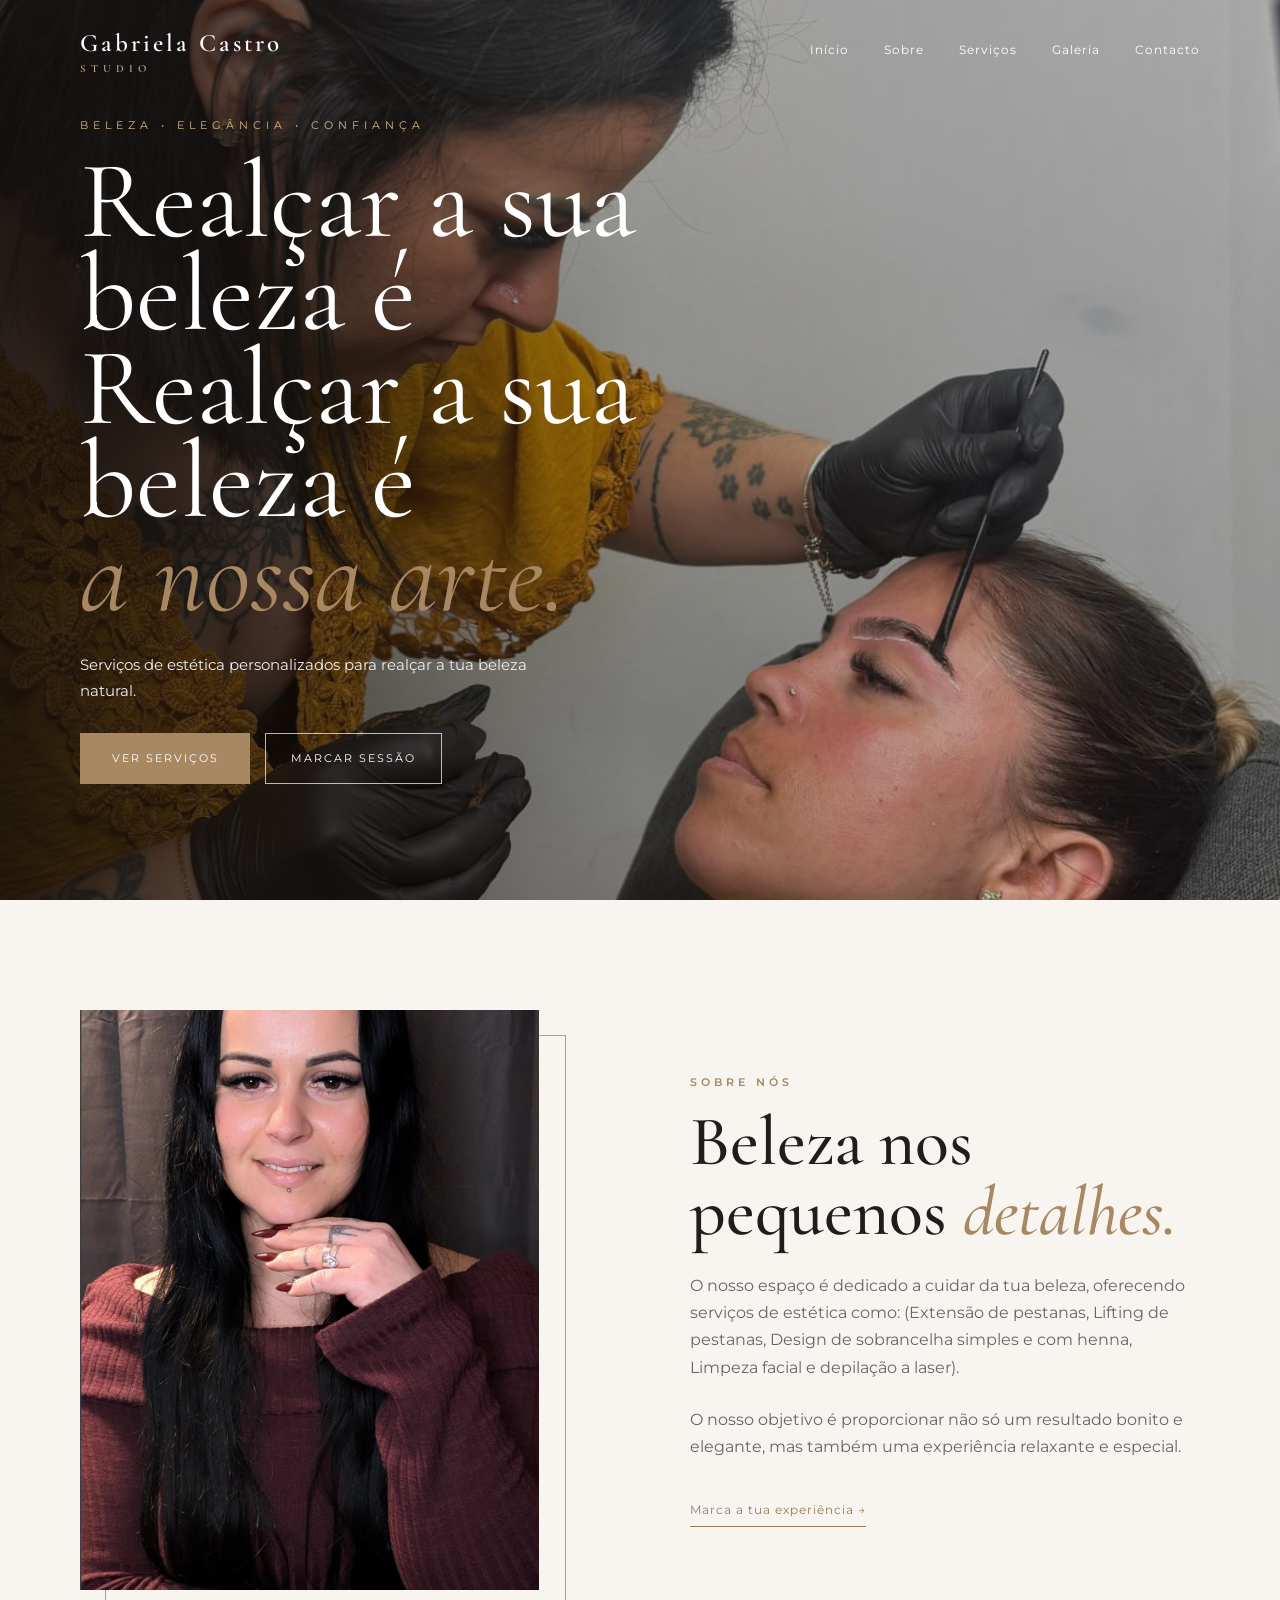
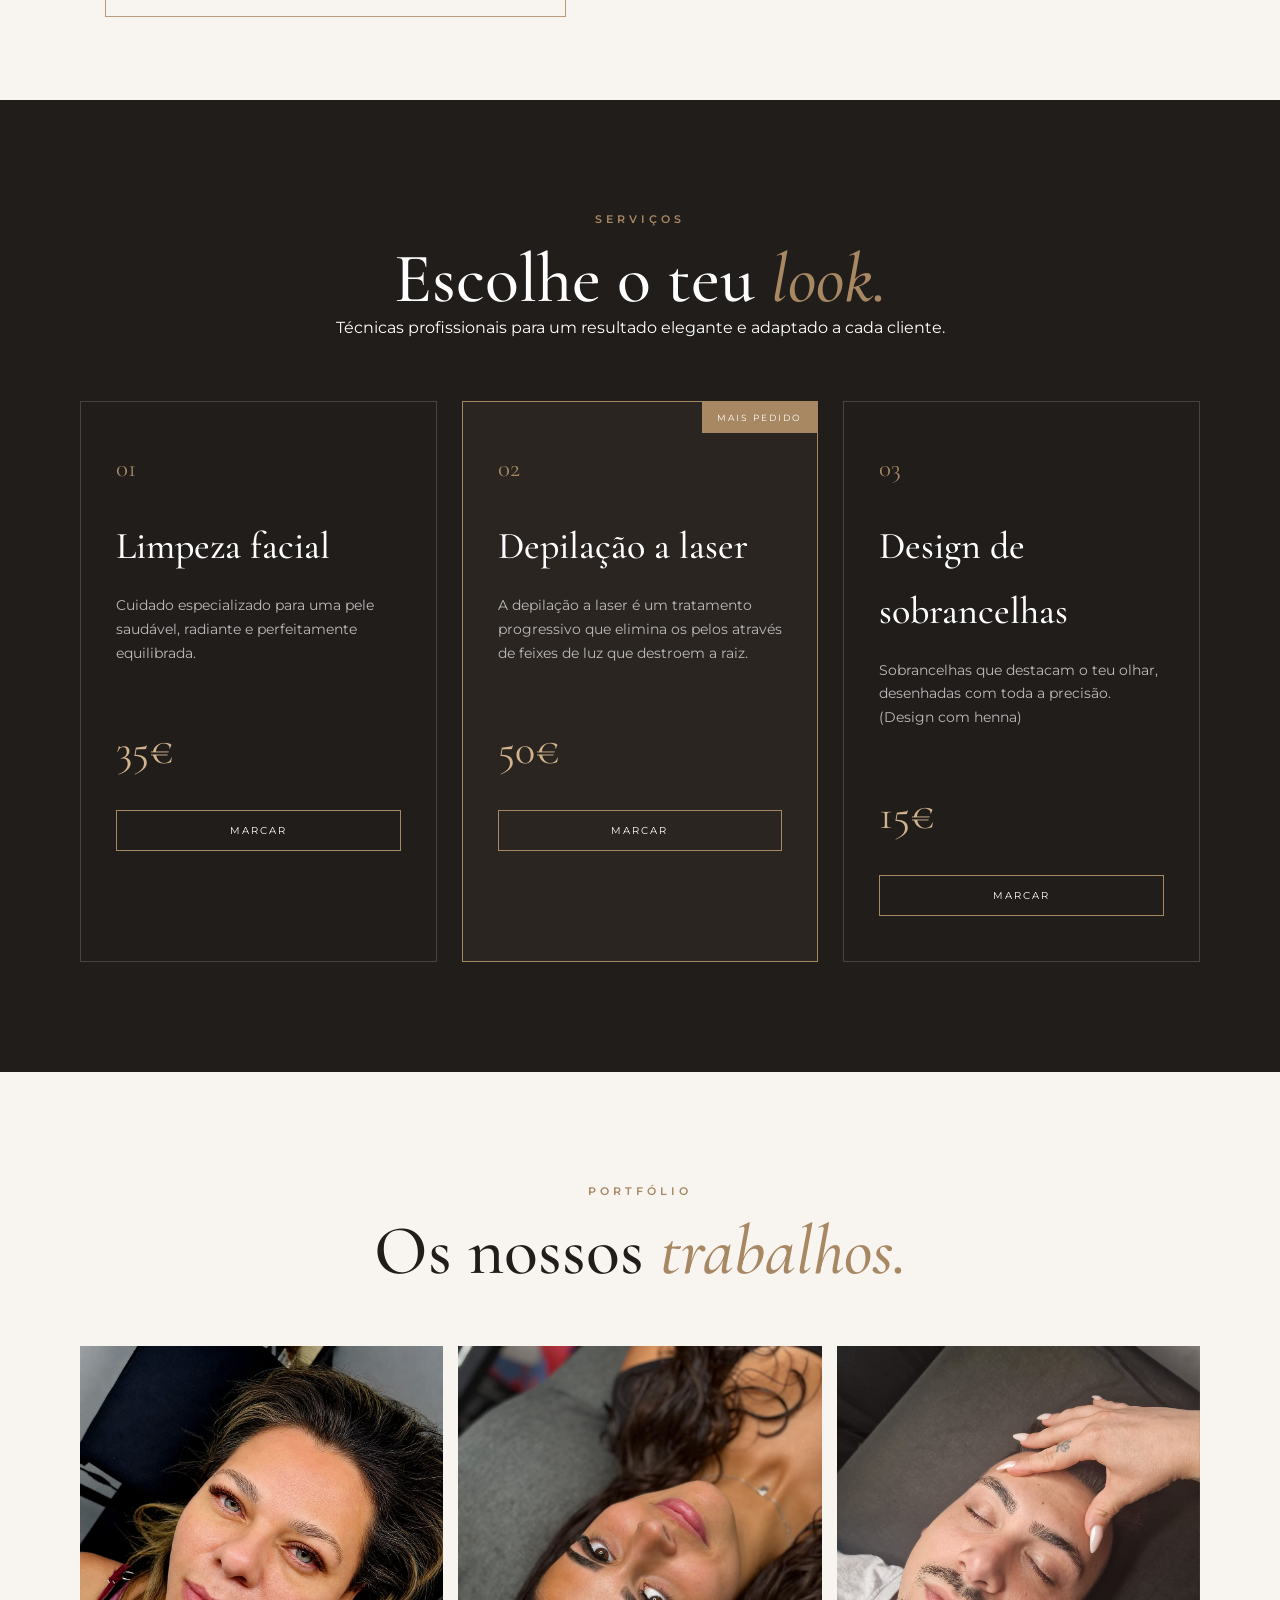
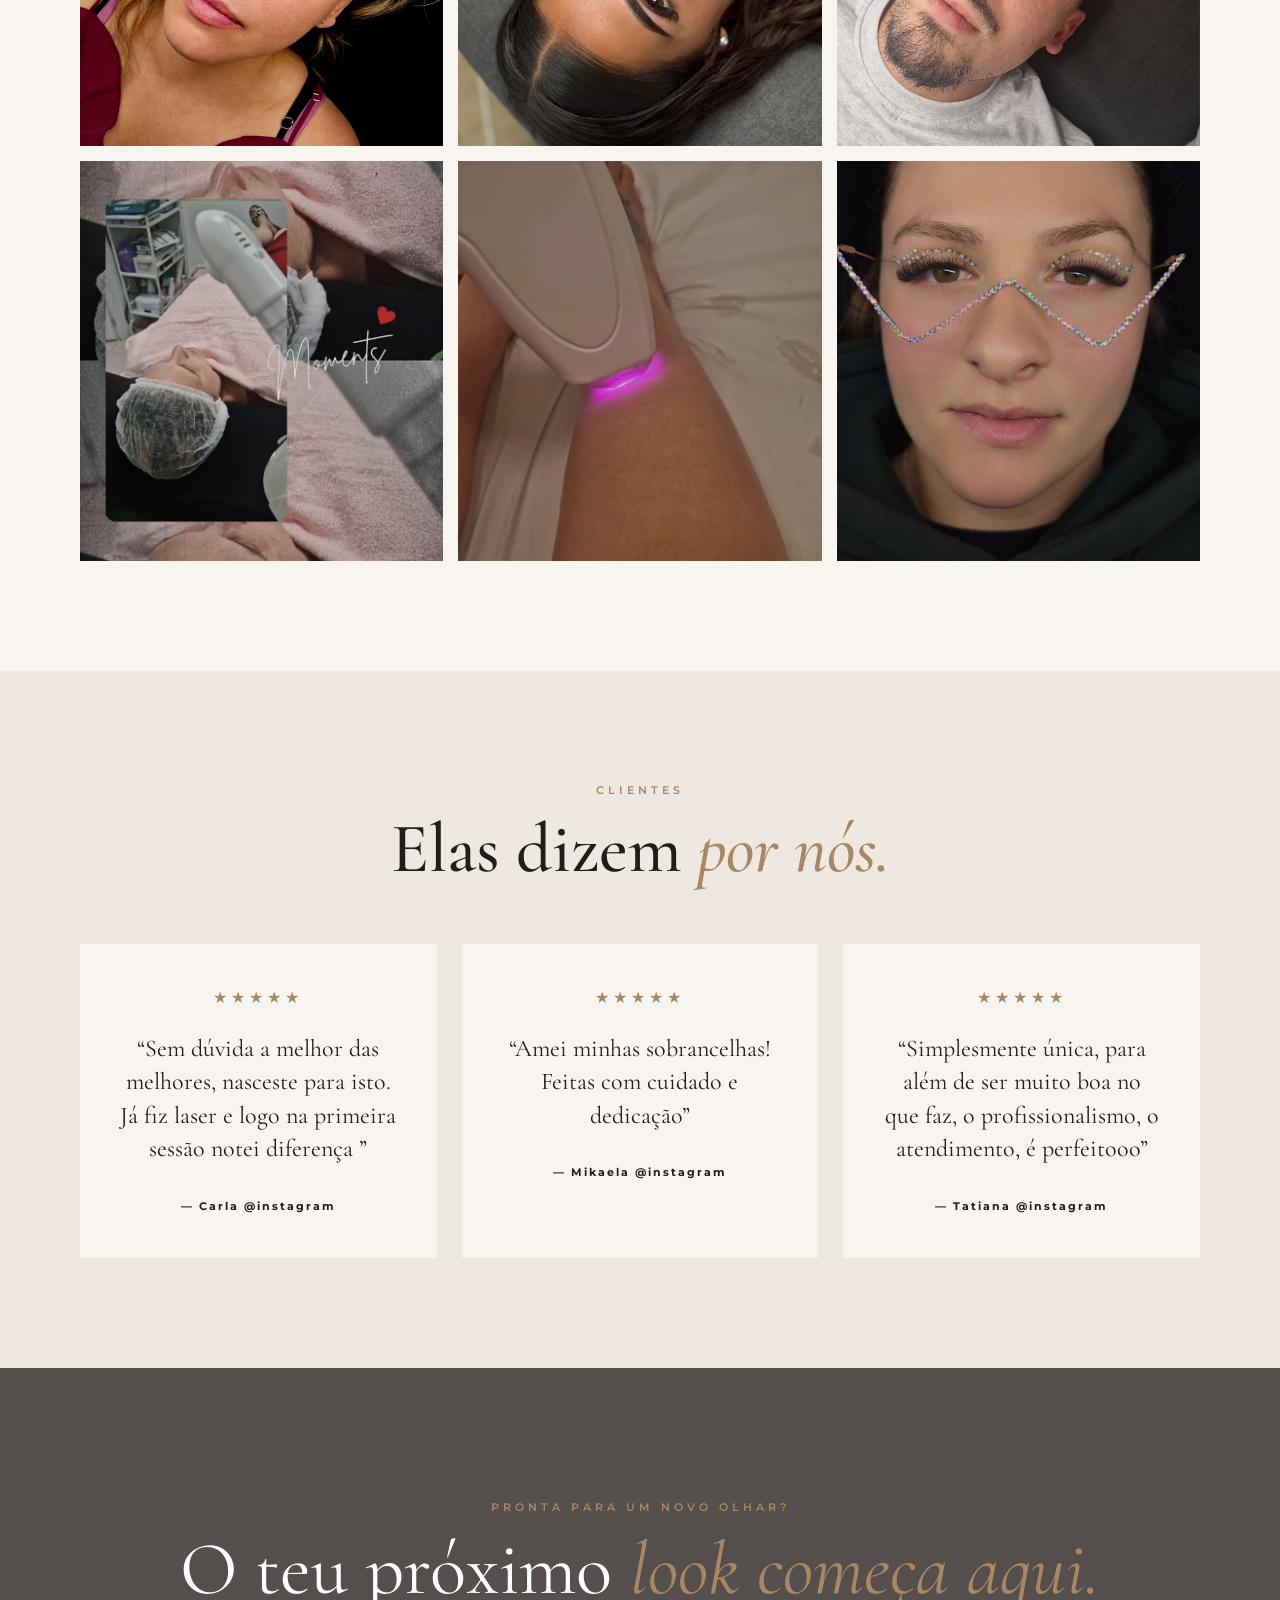
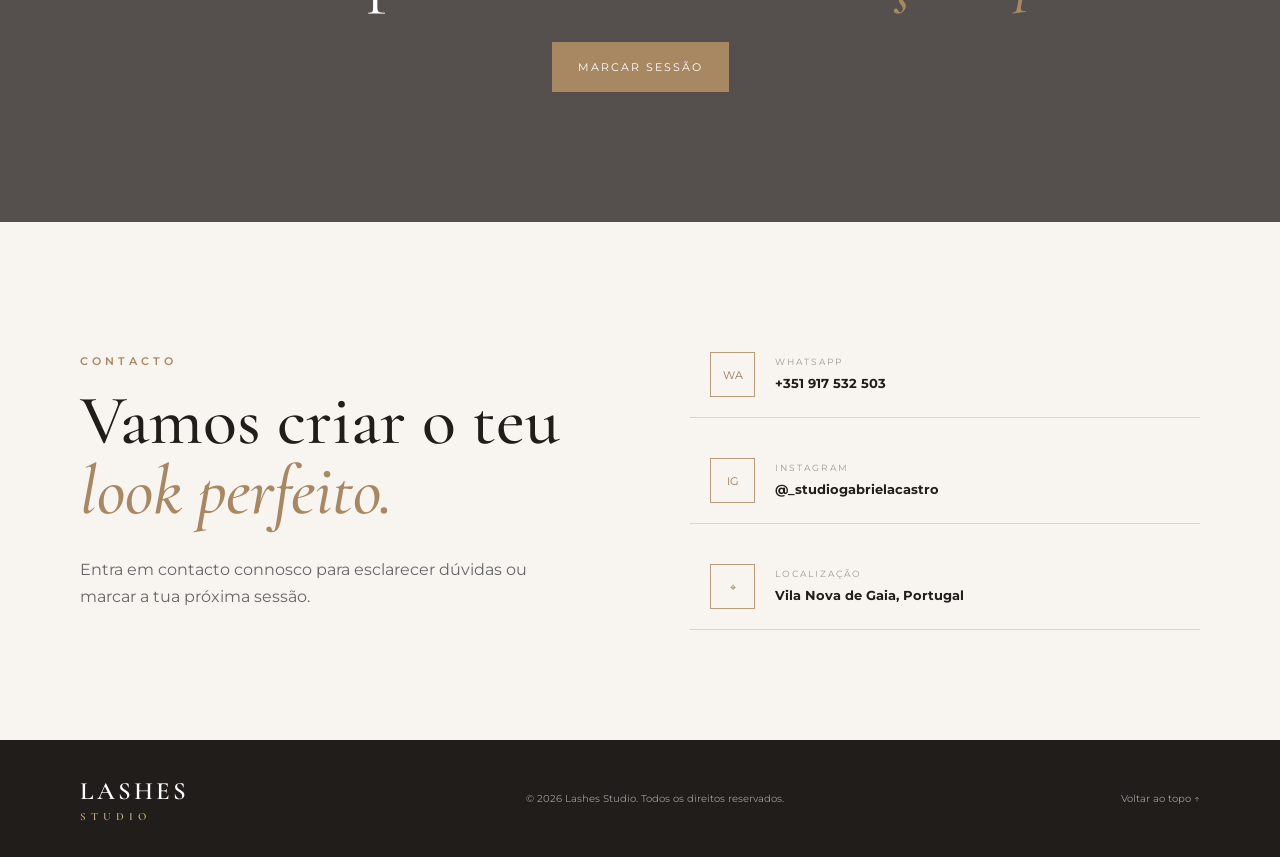
==== commit fed84e48: "Merge branch 'master' of https://github.com/DigazWebDev/Studio-Gabriela-Castro" ====
--- a/index.html
+++ b/index.html
@@ -5,7 +5,18 @@
     <meta name="viewport" content="width=device-width, initial-scale=1.0">
 
     <title>Studio Gabriela Castro | Estúdio de estética</title>
-
+<!-- Google Analytics -->
+<script async src="https://www.googletagmanager.com/gtag/js?id=G-7PS017GPTR"></script>
+<script>
+  window.dataLayer = window.dataLayer || [];
+
+  function gtag() {
+    dataLayer.push(arguments);
+  }
+
+  gtag('js', new Date());
+  gtag('config', 'G-7PS017GPTR');
+</script>
     <meta name="description"
         content="Studio Gabriela Castro - Estúdio de estética com elegância, cuidado e resultados personalizados. Marca já a tua sessão.">
 
@@ -58,6 +69,7 @@
 
                 <h1>
                     Realçar a sua beleza é<br>
+                    Realçar a sua beleza é<br>
                     <span>a nossa arte.</span>
                 </h1>
 
@@ -101,8 +113,8 @@
                     </h2>
 
                     <p>
-                        O nosso espaço é dedicado a cuidar da tua beleza, 
-                        oferecendo serviços de estética como: 
+                        O nosso espaço é dedicado a cuidar da tua beleza,
+                        oferecendo serviços de estética como:
                         (Extensão de pestanas, Lifting de pestanas,
                         Design de sobrancelha simples e com henna, Limpeza facial e depilação a laser).
                     </p>
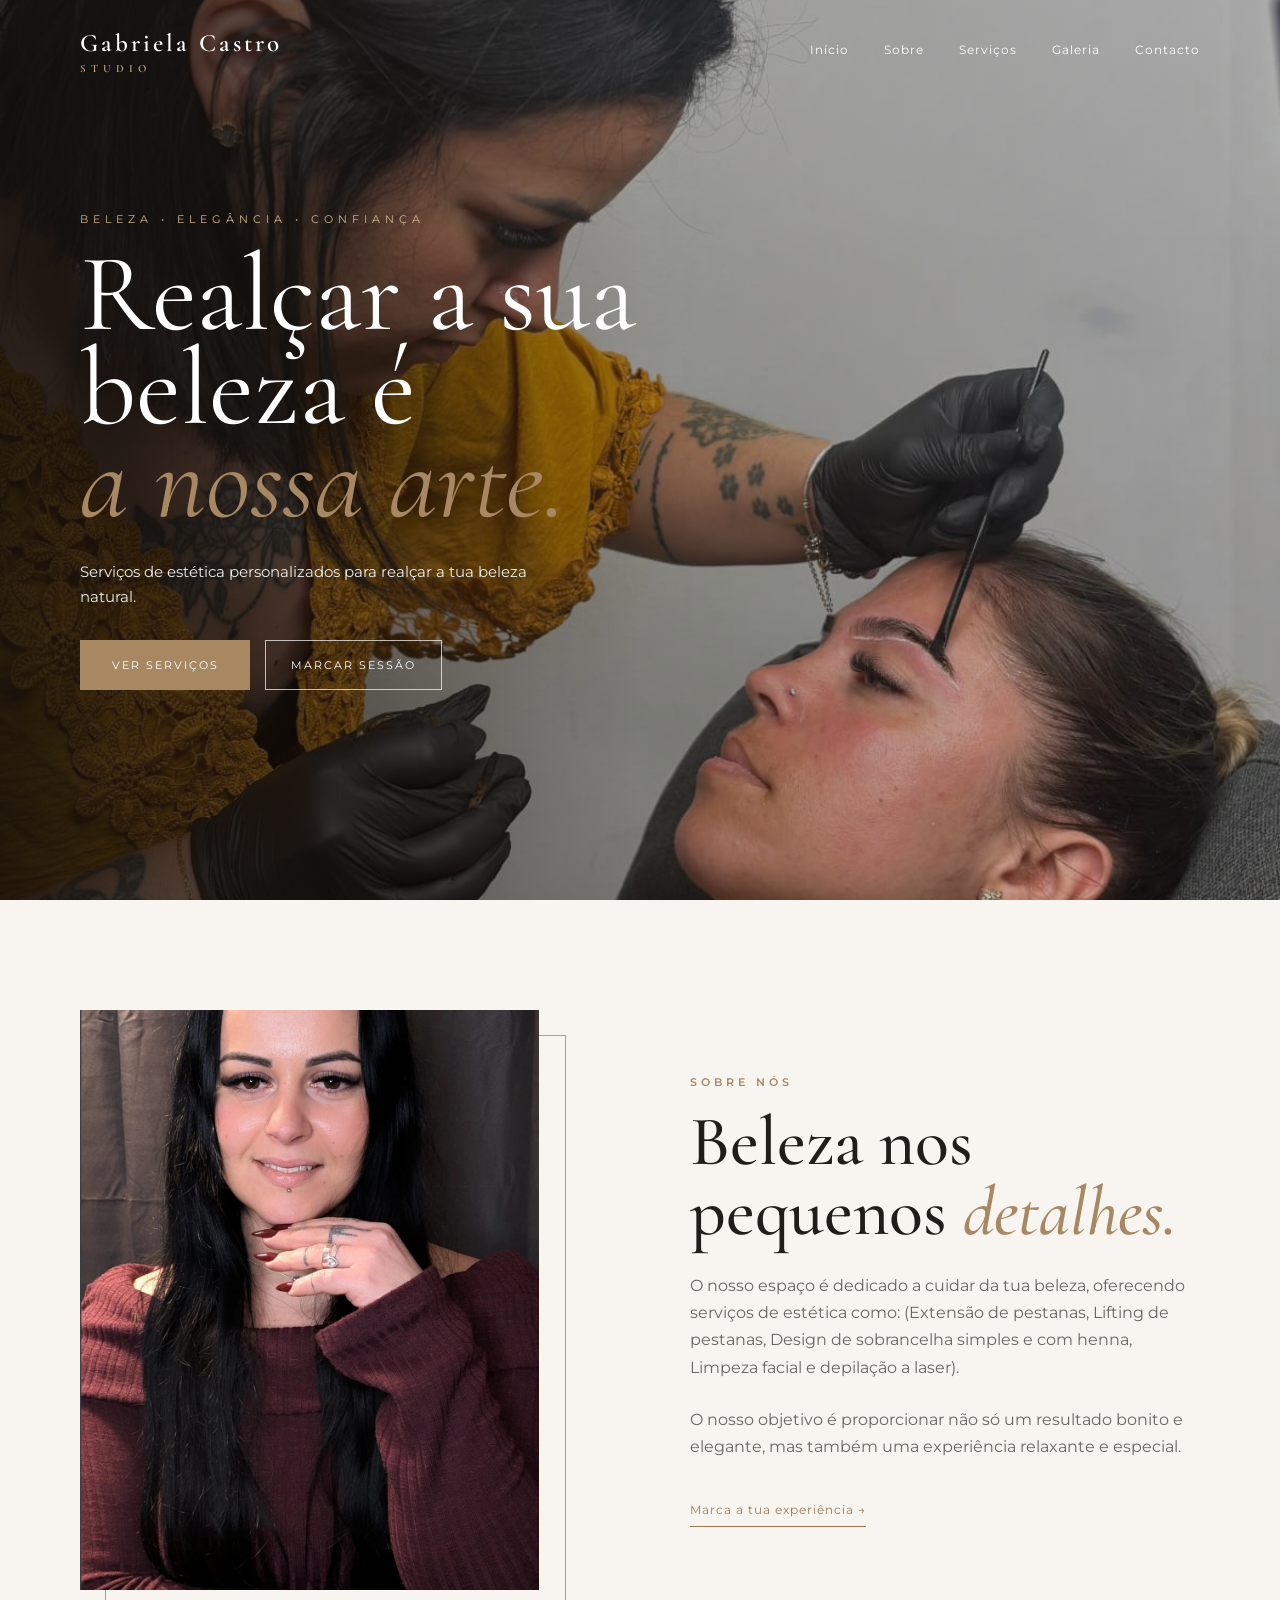
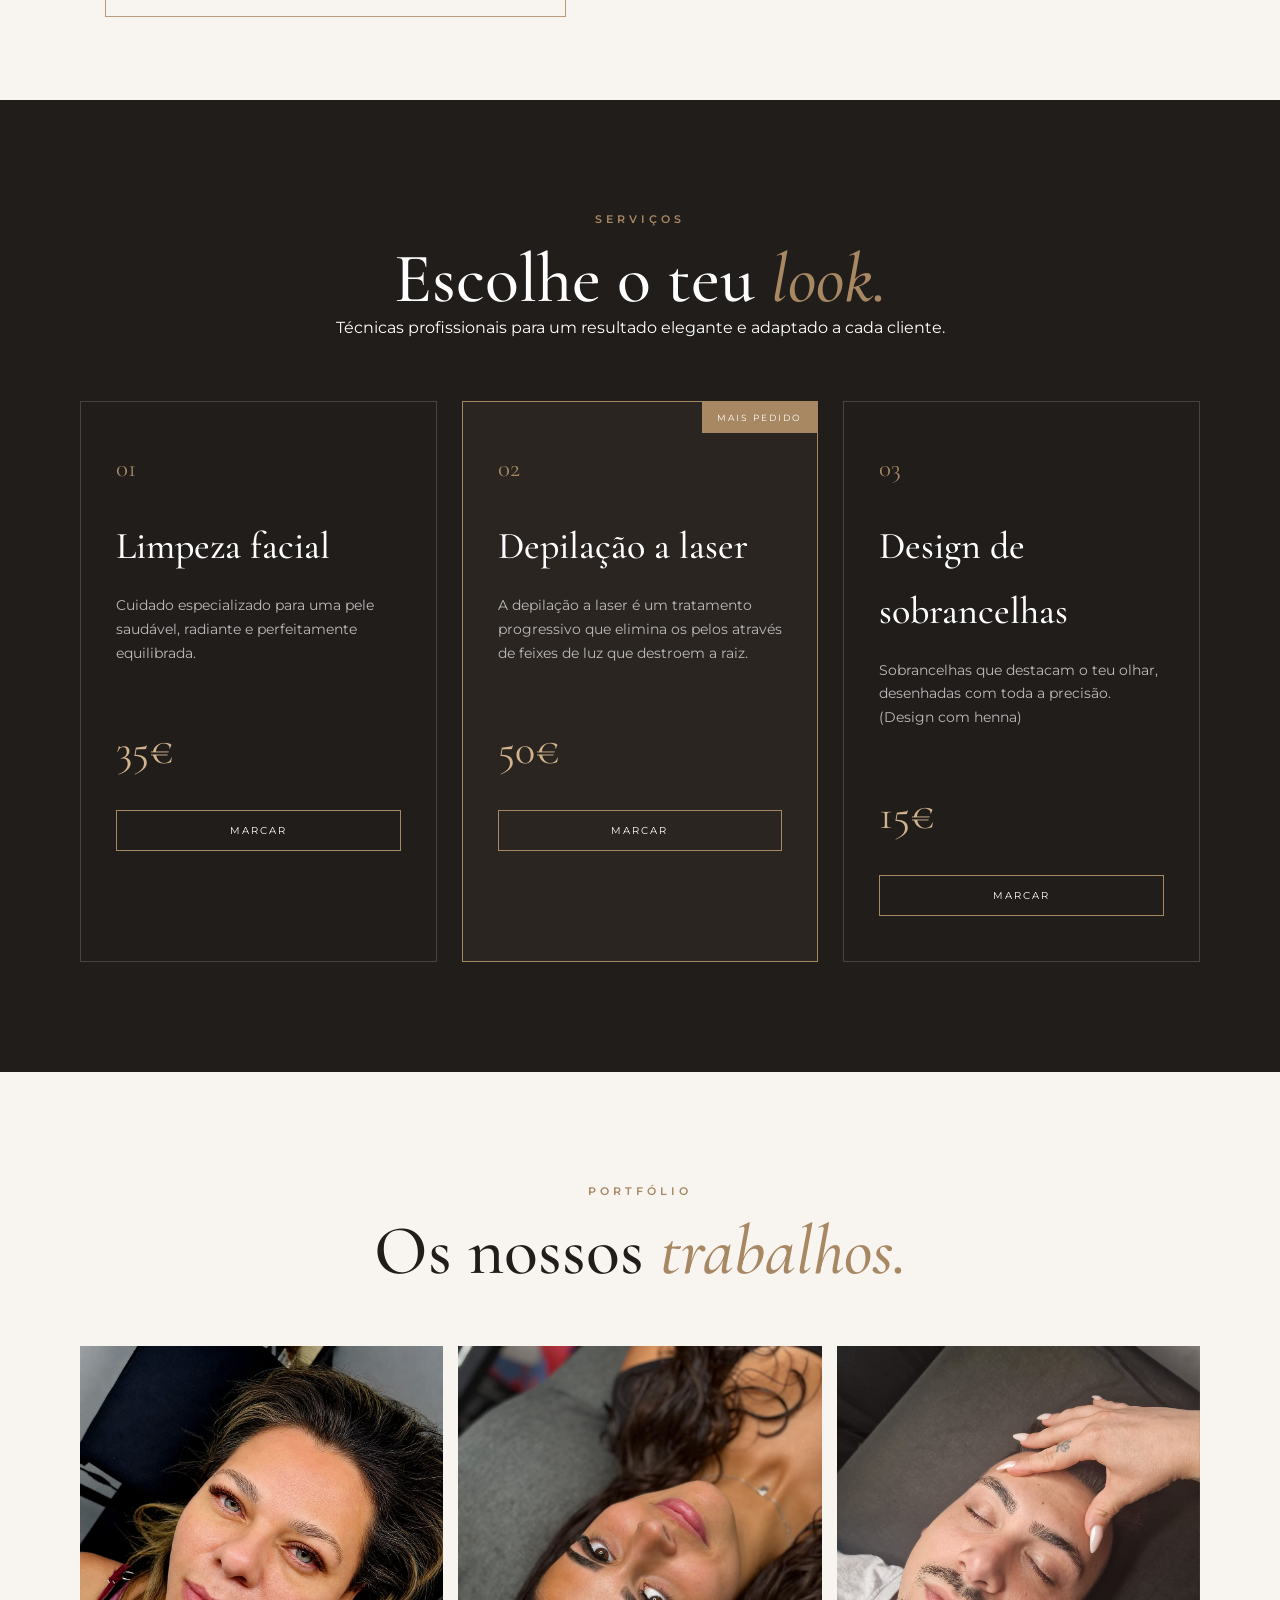
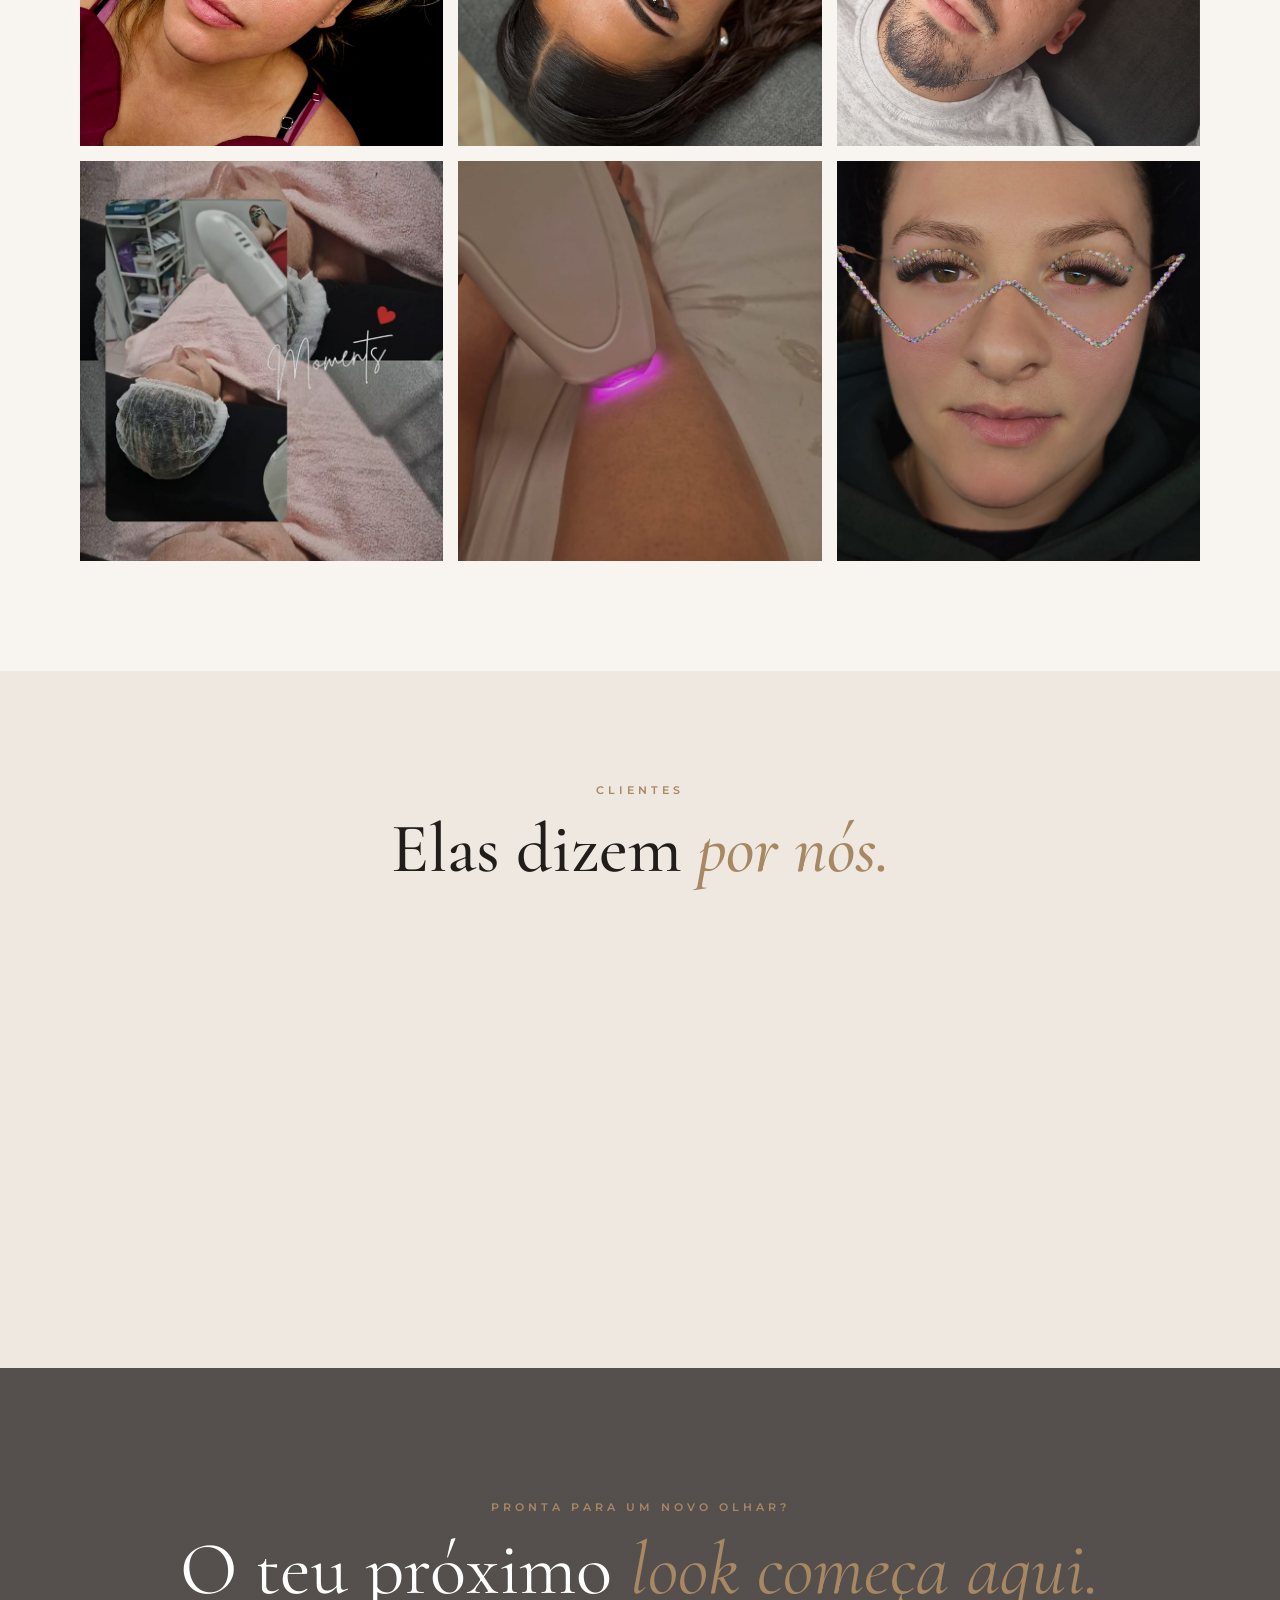
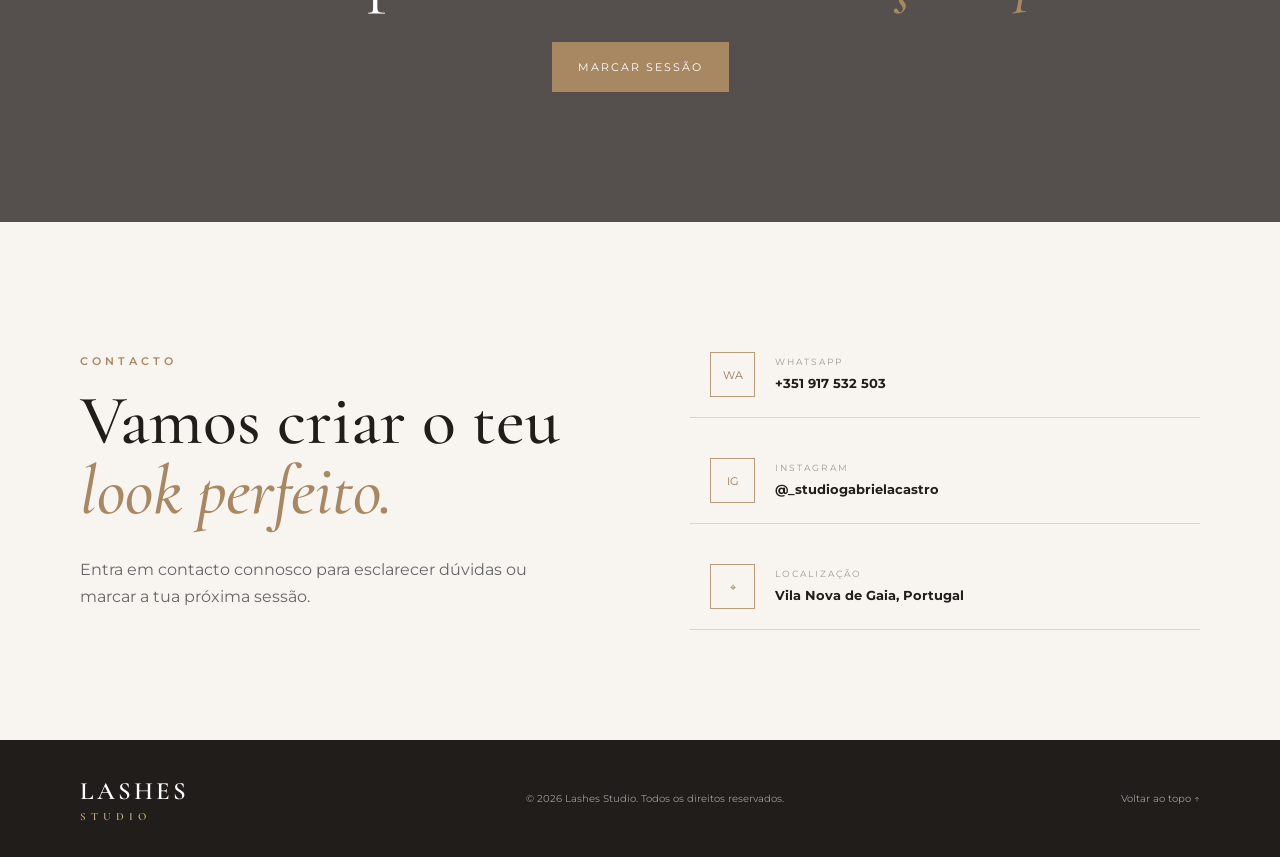
==== commit d09b3c22: "V1 Foto de banner inferior alterada" ====
--- a/index.html
+++ b/index.html
@@ -69,7 +69,6 @@
 
                 <h1>
                     Realçar a sua beleza é<br>
-                    Realçar a sua beleza é<br>
                     <span>a nossa arte.</span>
                 </h1>
 
--- a/style.css
+++ b/style.css
@@ -462,7 +462,7 @@
 .cta {
     background:
         linear-gradient(rgba(30,25,22,.75), rgba(30,25,22,.75)),
-        url("images/lash2.jpg")
+        url("images/lash3.jpg")
         center/cover fixed;
 
     padding: 130px 0;
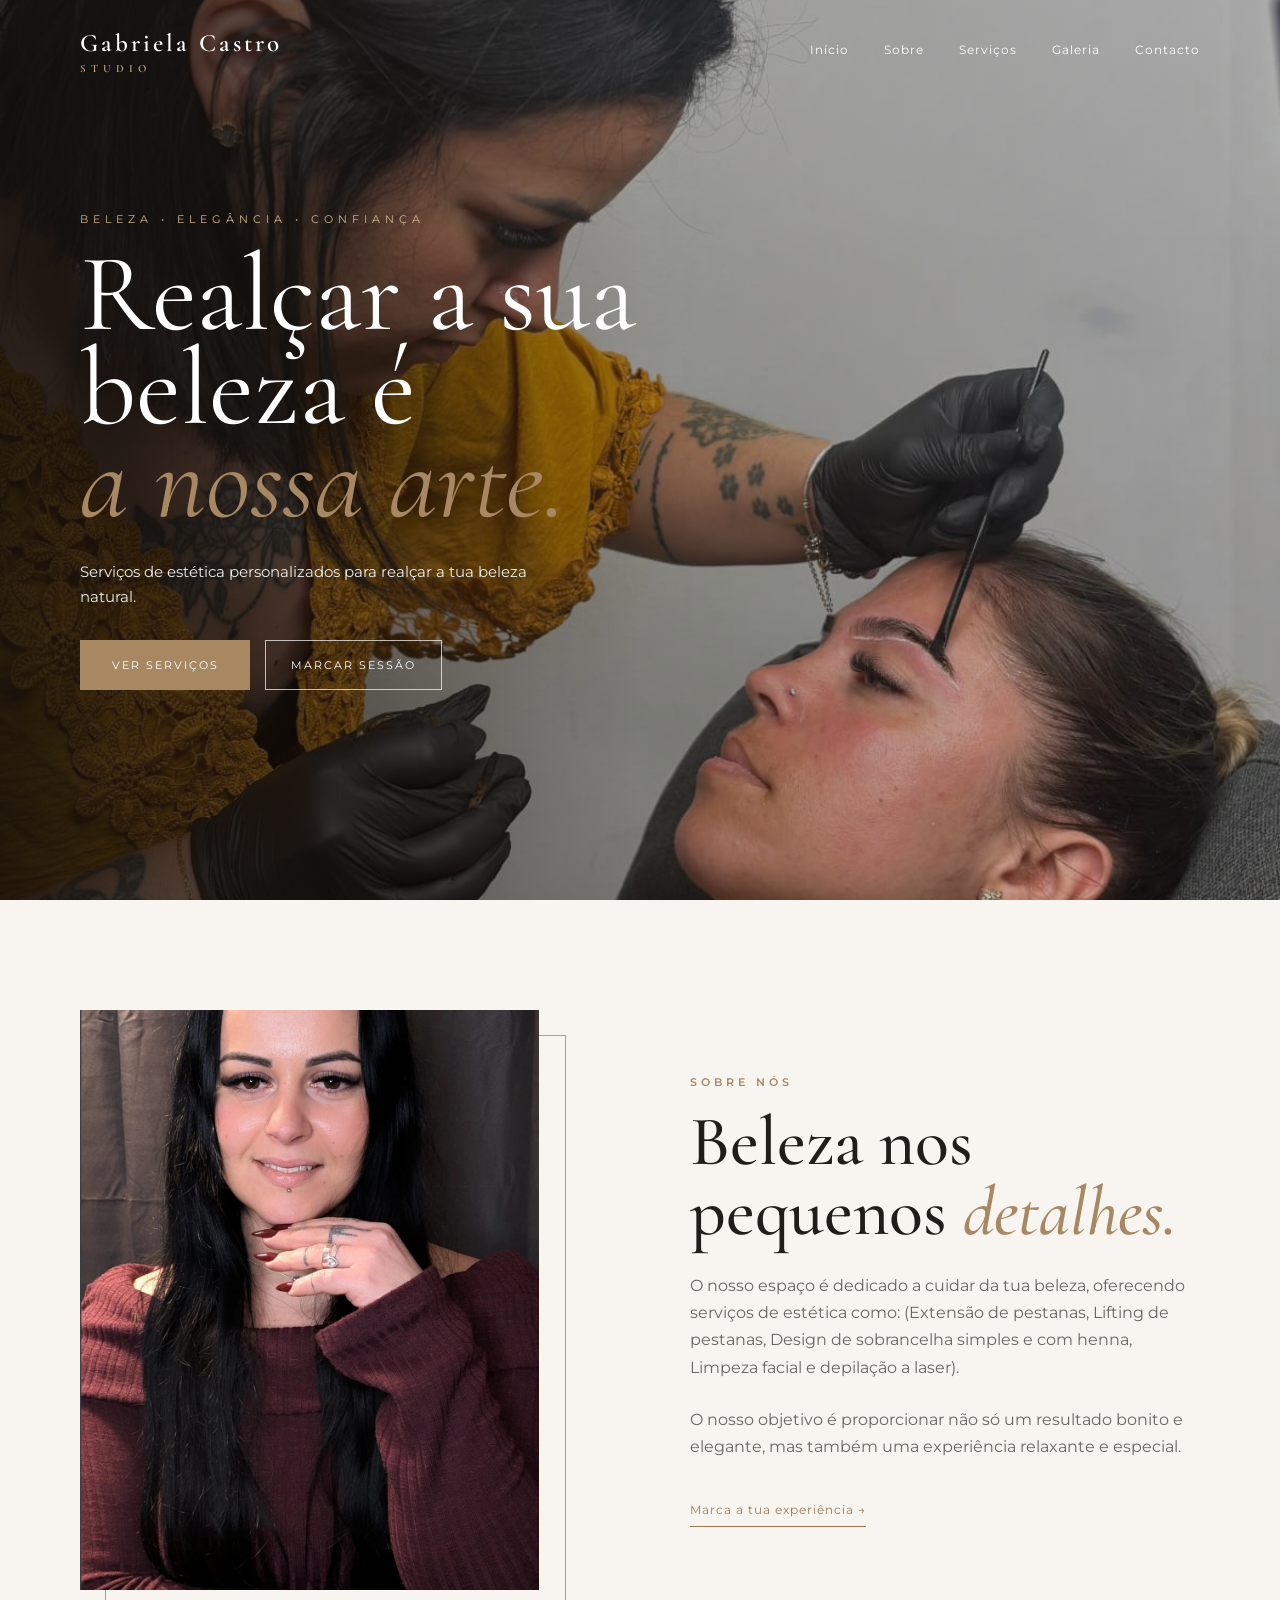
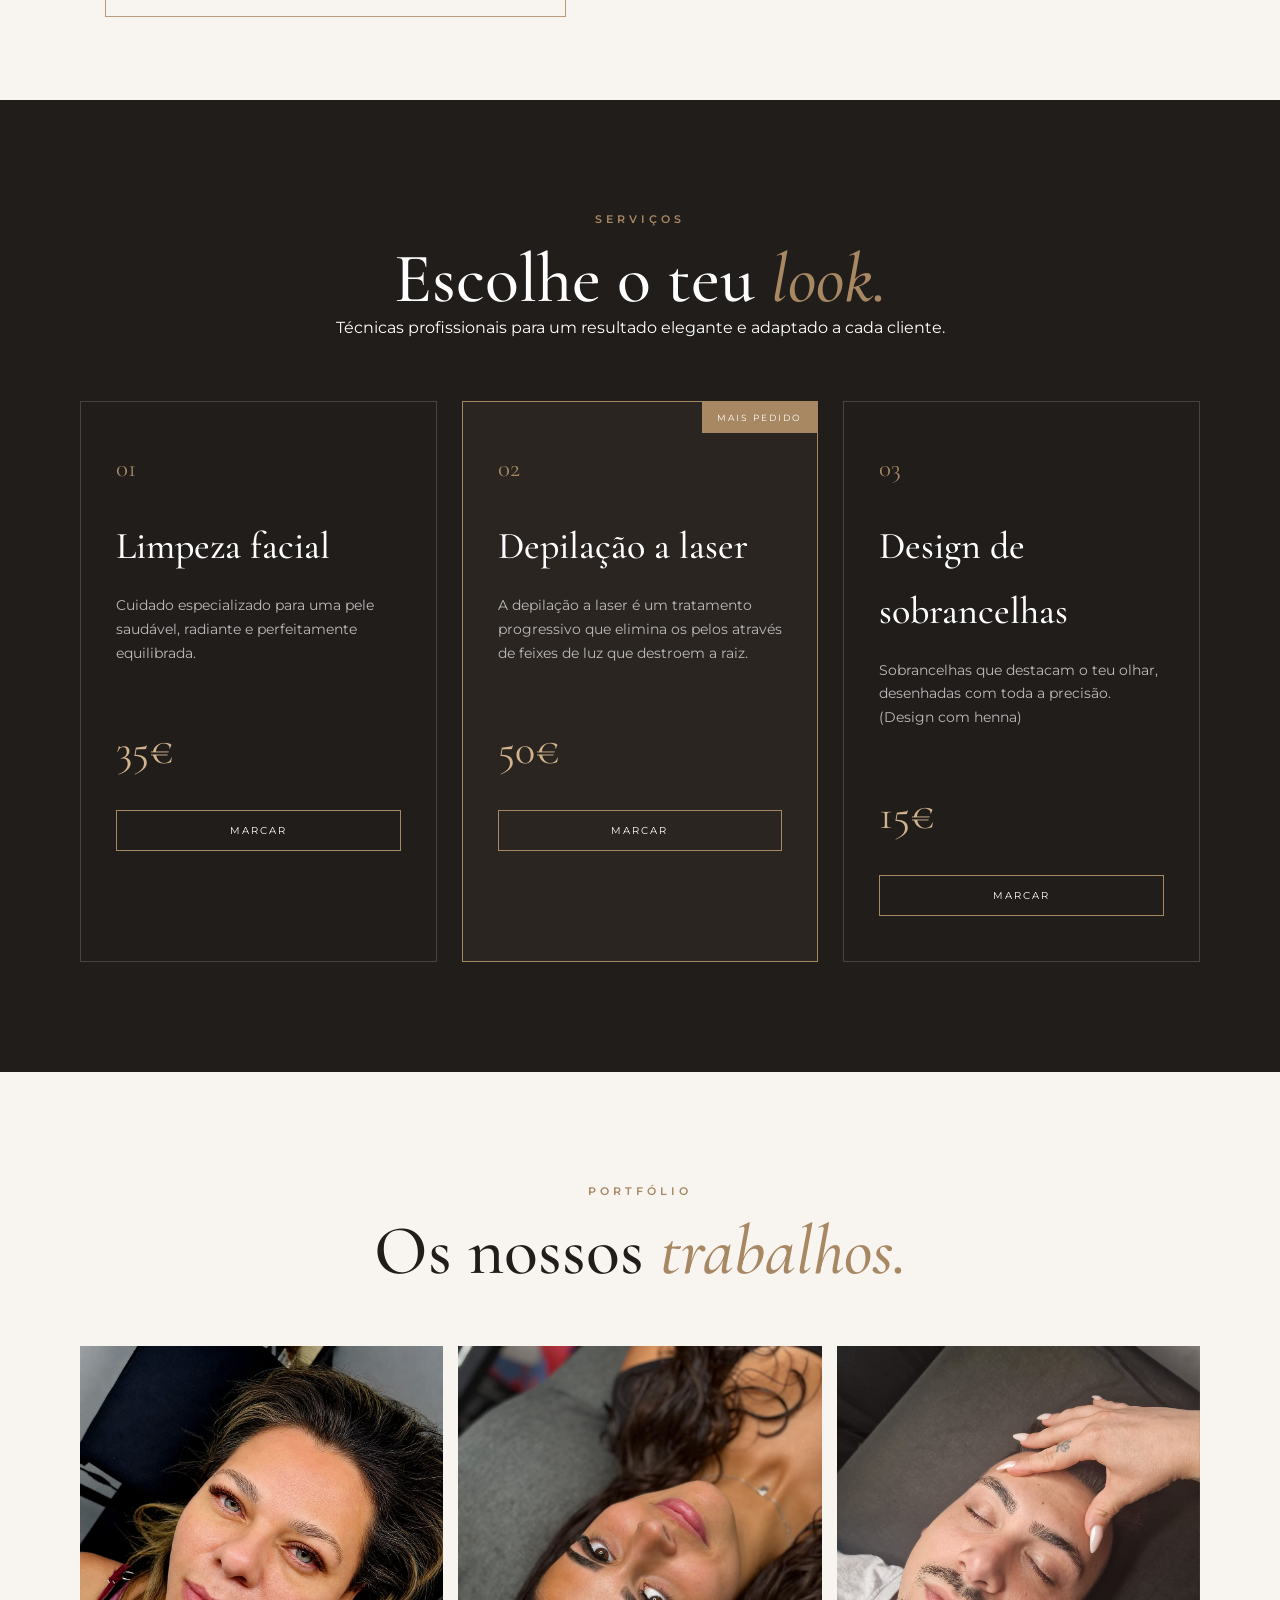
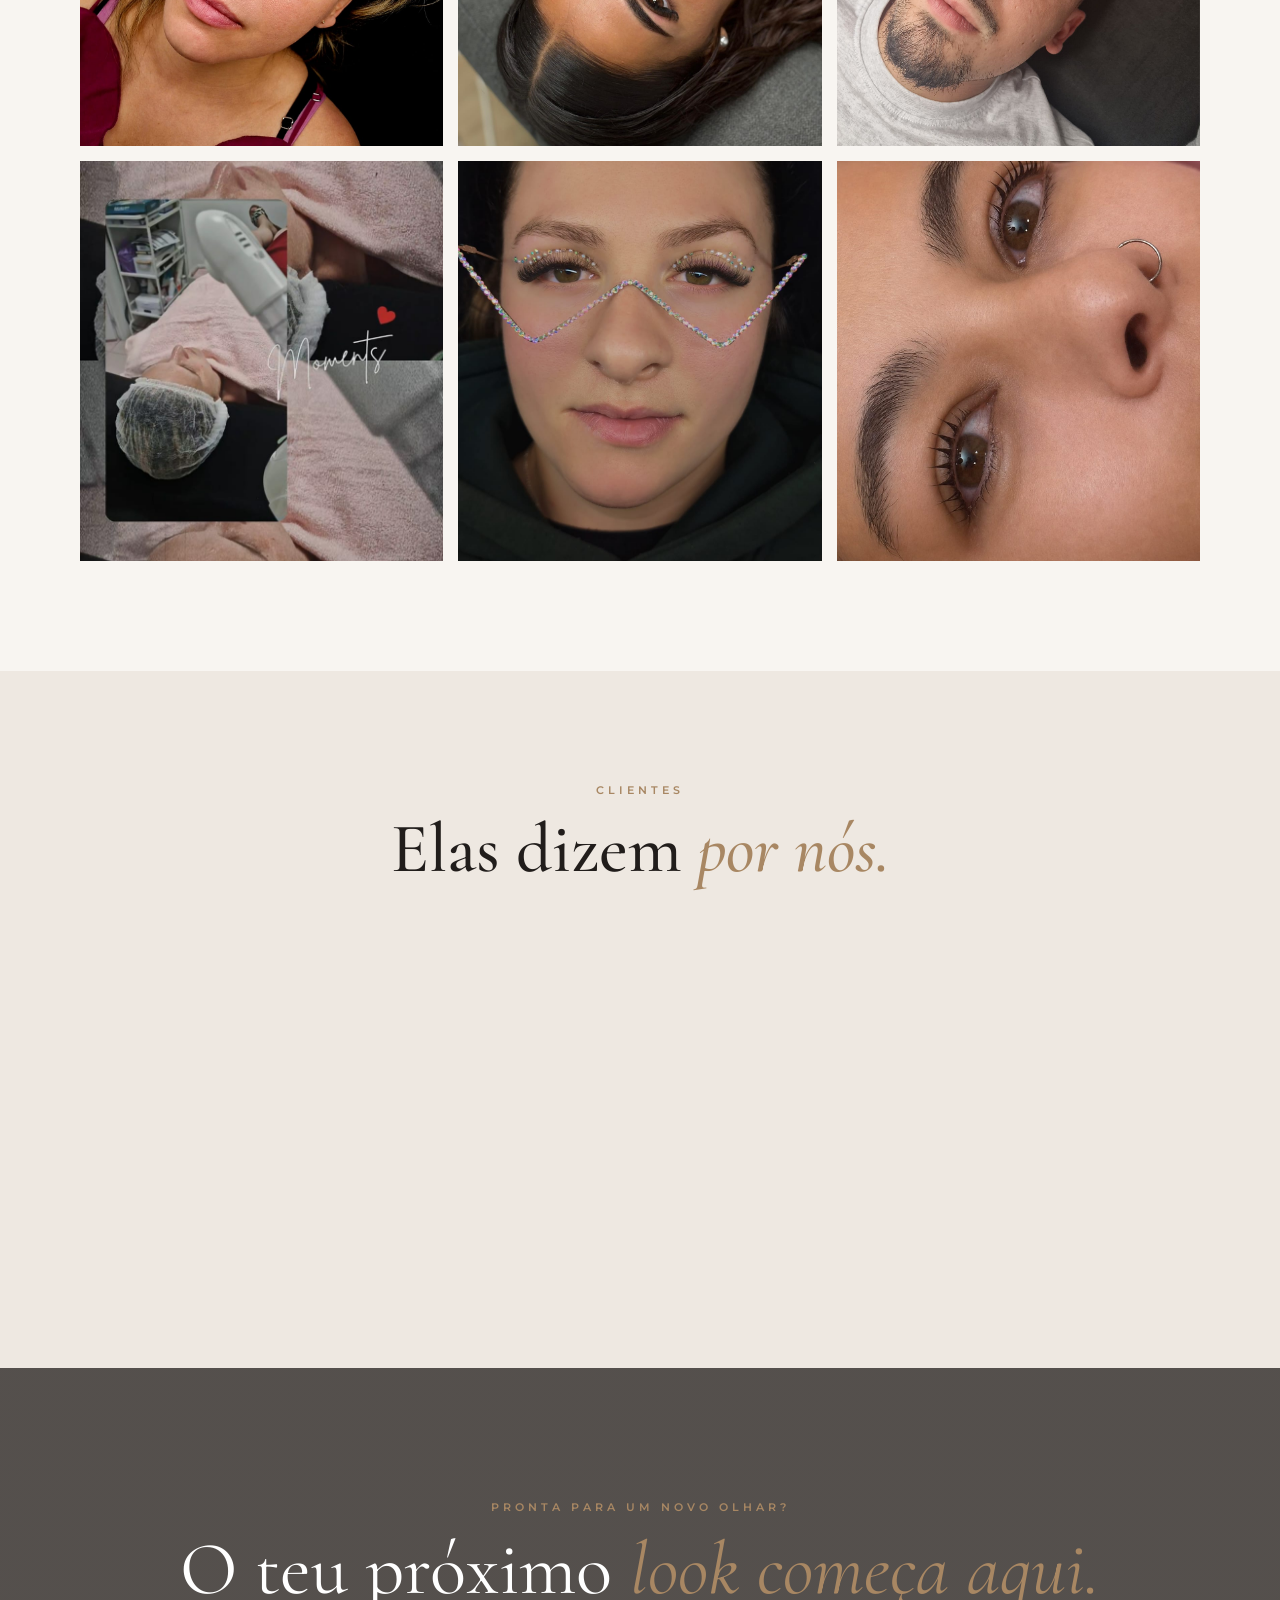
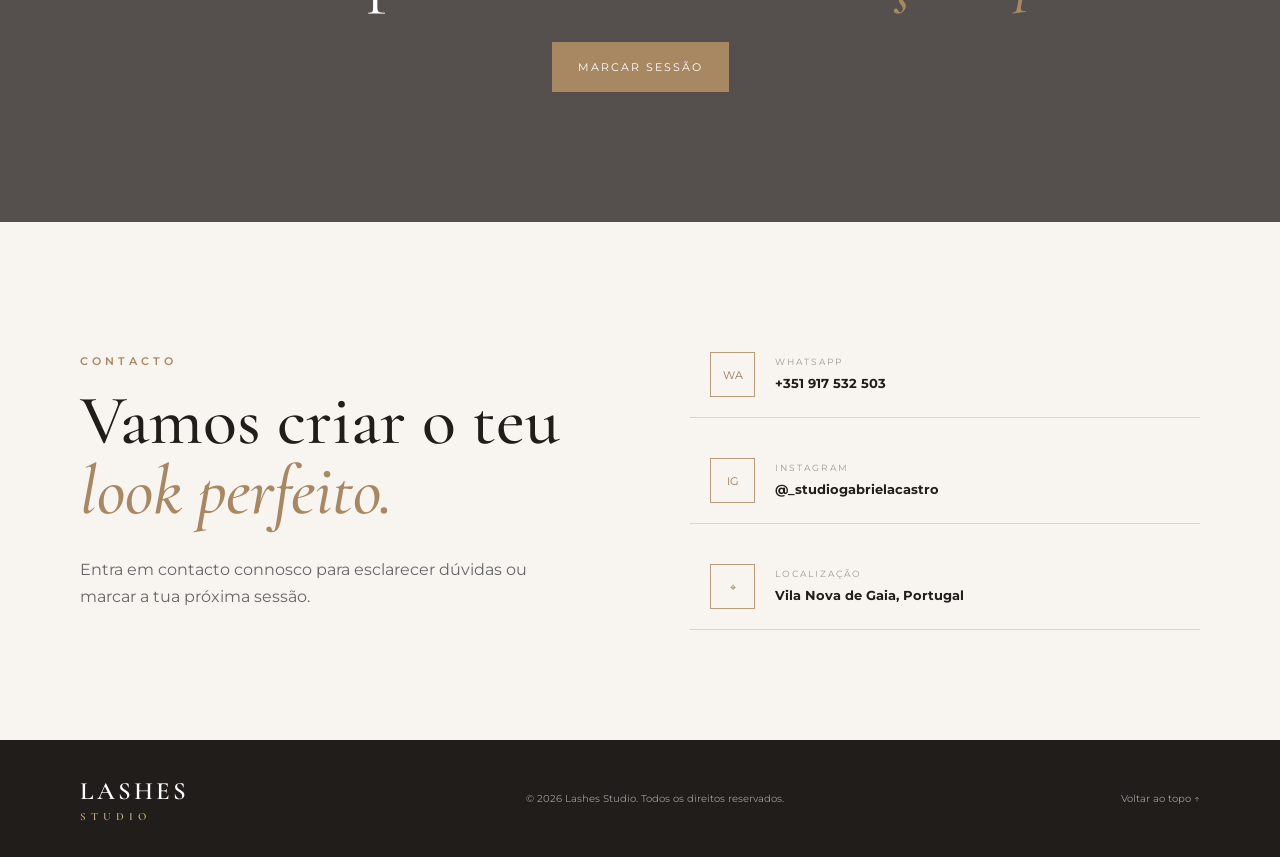
==== commit 64dca06b: "V2 Posicionamento de fotos alterada" ====
--- a/index.html
+++ b/index.html
@@ -262,11 +262,11 @@
                     </div>
 
                     <div class="gallery-item">
-                        <img src="images/Laser.jpg" alt="Resultado de lashes">
+                        <img src="images/Lash4.jpg" alt="Resultado de lashes">
                     </div>
 
                     <div class="gallery-item">
-                        <img src="images/Lash4.jpg" alt="Pestanas perfeitas">
+                        <img src="images/lash3.jpg" alt="Pestanas perfeitas">
                     </div>
 
                 </div>
--- a/style.css
+++ b/style.css
@@ -462,7 +462,7 @@
 .cta {
     background:
         linear-gradient(rgba(30,25,22,.75), rgba(30,25,22,.75)),
-        url("images/lash3.jpg")
+        url("images/hero.jpg")
         center/cover fixed;
 
     padding: 130px 0;
